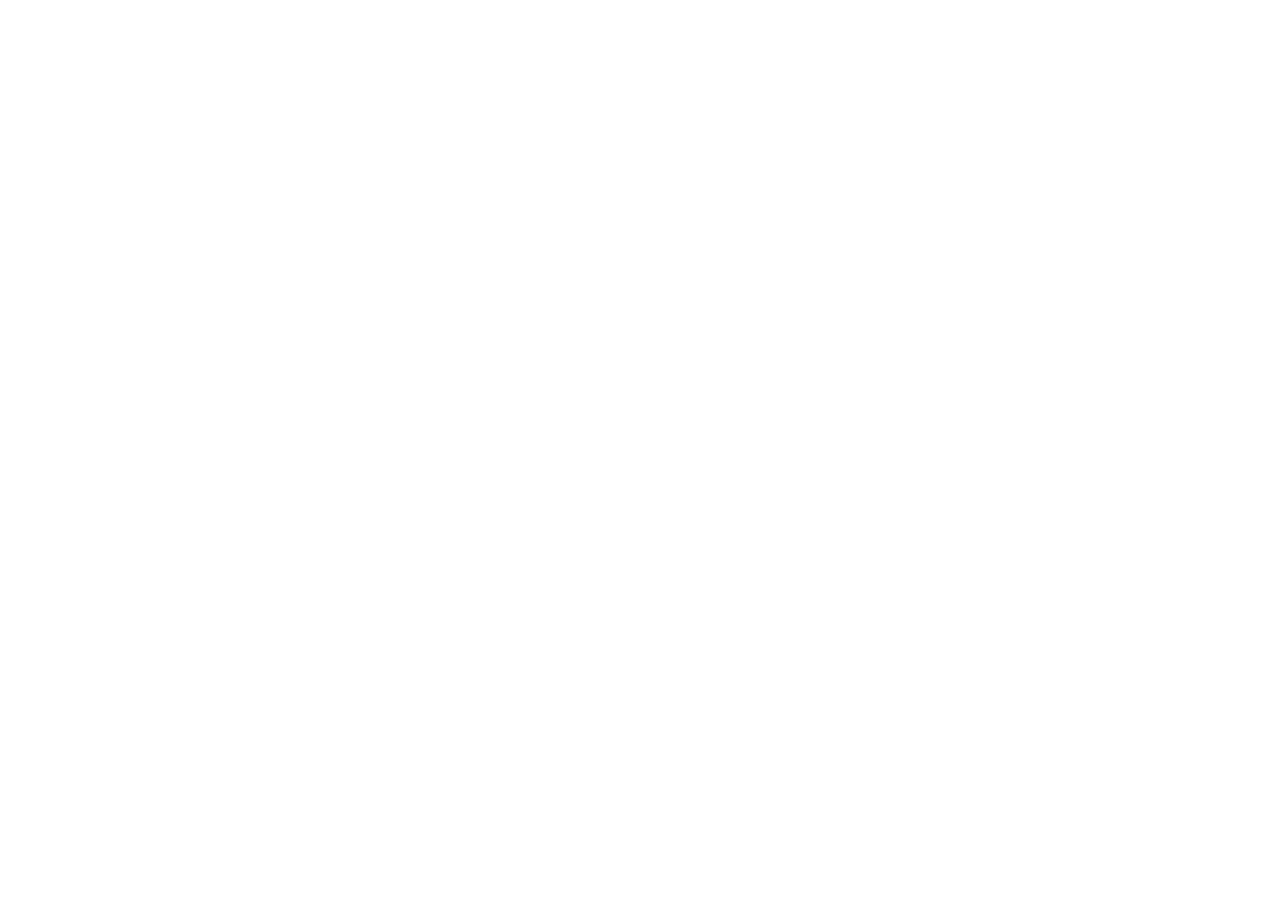
==== about.html @ 5ad98870 "Init : création du dépôt, arborescence des fichiers et structure HTML de base" ====
<!DOCTYPE html>
<html lang="en">
<head>
    <meta charset="UTF-8">
    <meta name="viewport" content="width=device-width, initial-scale=1.0">
    <title>AfriTalent - About</title>
    <!-- Bootstrap 5 CDN css -->
         <link href="https://cdn.jsdelivr.net/npm/bootstrap@5.3.0-alpha1/dist/css/bootstrap.min.css" rel="stylesheet">  
         <!-- lien vers le css -->
         <link rel="stylesheet" href="css/style.css">
</head>
<body>
    <!-- Bootstrap 5 CDN js -->
    <script src="https://cdn.jsdelivr.net/npm/bootstrap@5.3.0-alpha1/dist/js/bootstrap.bundle.min.js"></script>
    <script src="js/main.js"></script>
</body>
</html>
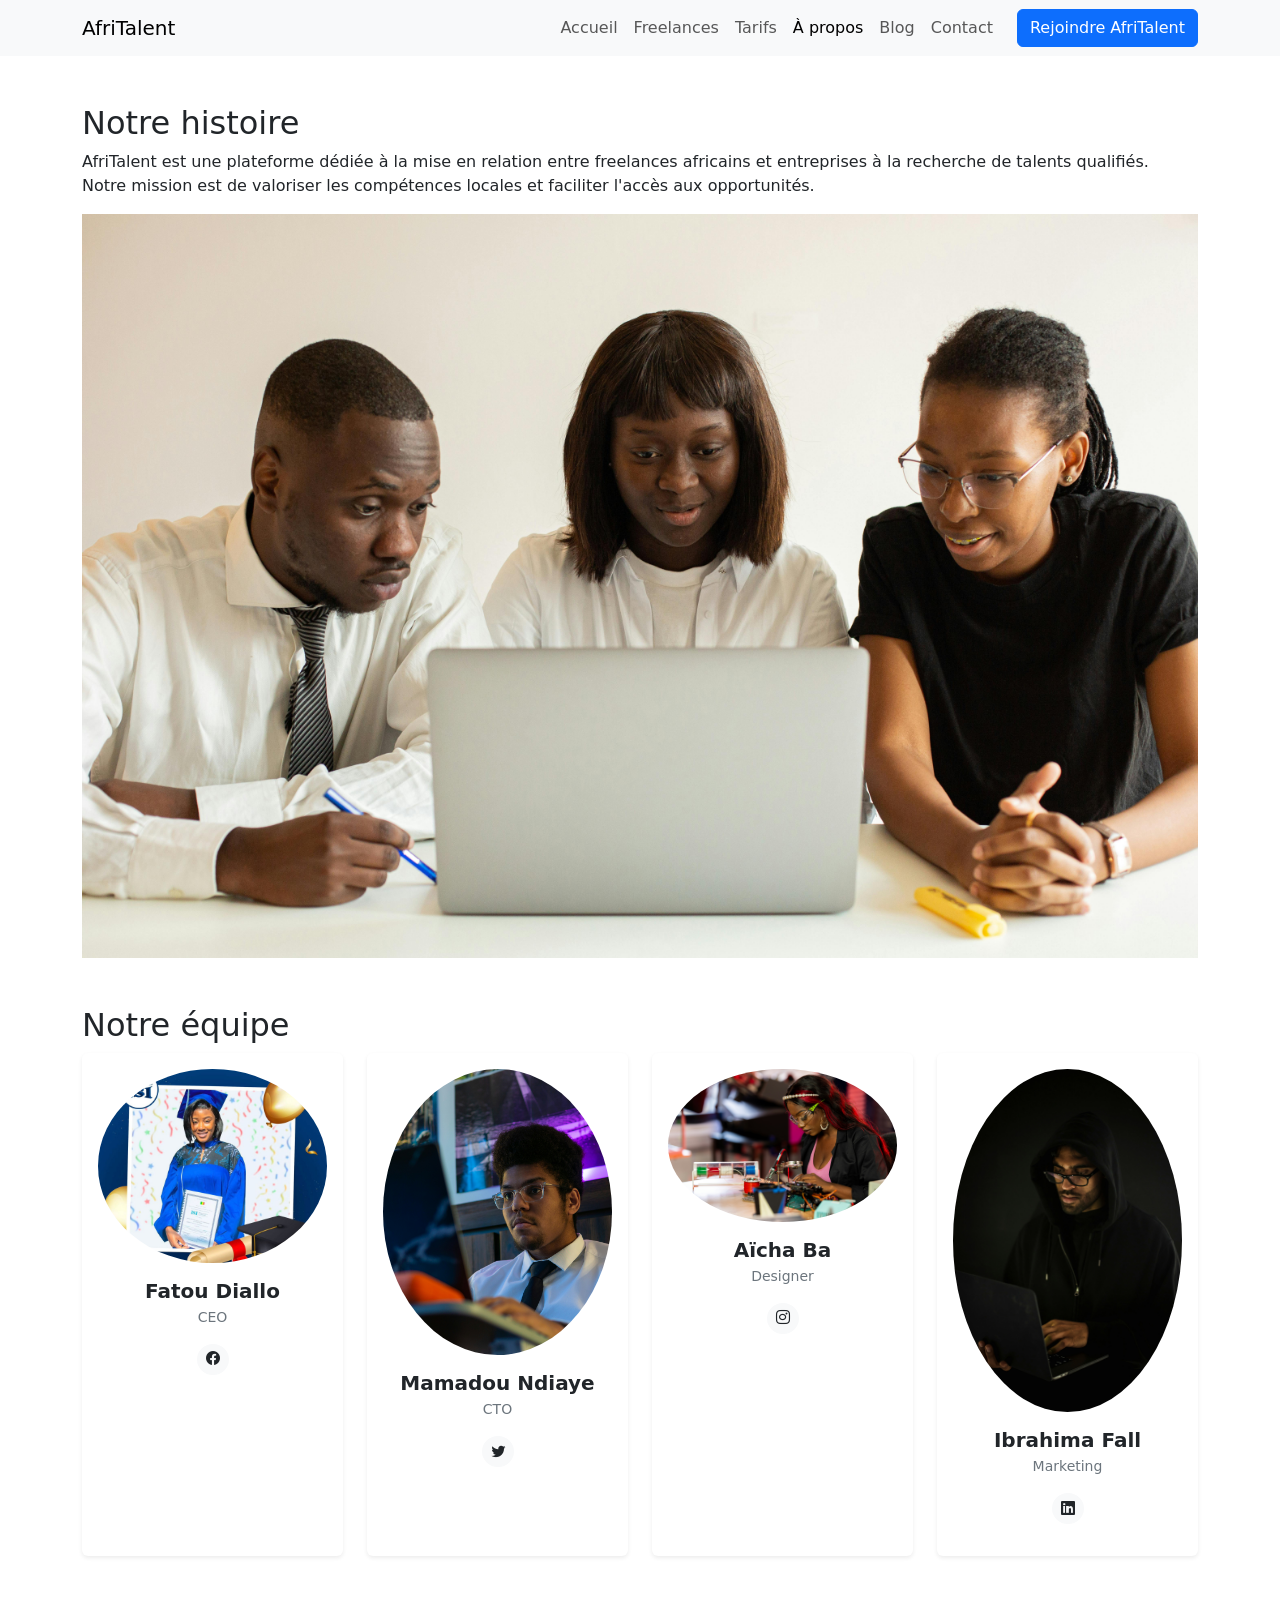
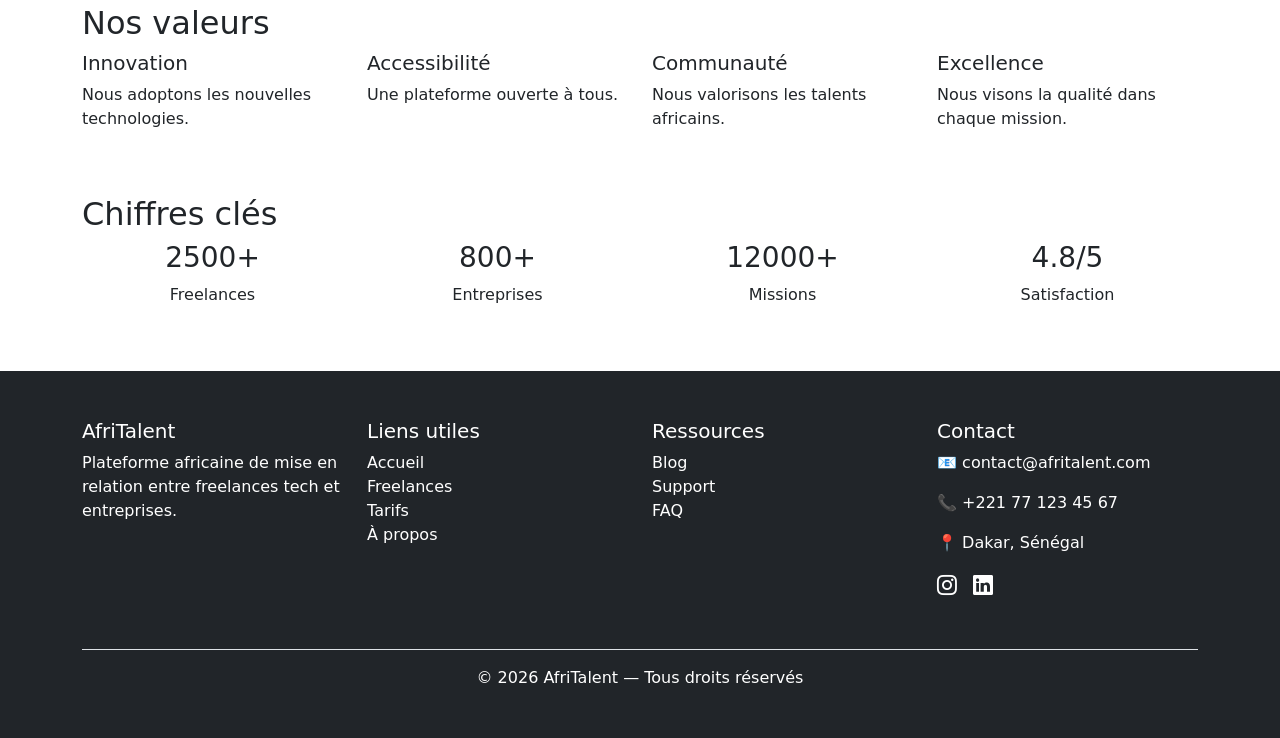
==== commit 44fd1a12: "HTML : structure complète des 5 pages avec sections et contenu texte" ====
--- a/about.html
+++ b/about.html
@@ -1,17 +1,524 @@
 <!DOCTYPE html>
-<html lang="en">
+<html lang="fr">
 <head>
     <meta charset="UTF-8">
     <meta name="viewport" content="width=device-width, initial-scale=1.0">
+
     <title>AfriTalent - About</title>
-    <!-- Bootstrap 5 CDN css -->
-         <link href="https://cdn.jsdelivr.net/npm/bootstrap@5.3.0-alpha1/dist/css/bootstrap.min.css" rel="stylesheet">  
-         <!-- lien vers le css -->
-         <link rel="stylesheet" href="css/style.css">
+
+    <!-- Bootstrap CSS -->
+    <link href="https://cdn.jsdelivr.net/npm/bootstrap@5.3.0-alpha1/dist/css/bootstrap.min.css"
+          rel="stylesheet">
+
+    <!-- CSS -->
+    <link rel="stylesheet" href="css/style.css">
+
+    <!-- Bootstrap Icons -->
+    <link rel="stylesheet"
+          href="https://cdn.jsdelivr.net/npm/bootstrap-icons@1.10.5/font/bootstrap-icons.css">
+
+    <!-- Google Fonts -->
+    <link rel="preconnect" href="https://fonts.googleapis.com">
+
+    <link rel="preconnect"
+          href="https://fonts.gstatic.com"
+          crossorigin>
+
+    <link href="https://fonts.googleapis.com/css2?family=Inter:wght@400;500;600&family=Poppins:wght@600;700;800&display=swap"
+          rel="stylesheet">
 </head>
+
 <body>
-    <!-- Bootstrap 5 CDN js -->
+
+    <!-- HEADER -->
+    <header>
+
+        <nav class="navbar navbar-expand-lg navbar-light bg-light">
+
+            <div class="container">
+
+                <a class="navbar-brand" href="index.html">
+                    <span class="logo">Afri</span>Talent
+                </a>
+
+                <button class="navbar-toggler"
+                        type="button"
+                        data-bs-toggle="collapse"
+                        data-bs-target="#navbarNav">
+
+                    <span class="navbar-toggler-icon"></span>
+
+                </button>
+
+                <div class="collapse navbar-collapse" id="navbarNav">
+
+                    <ul class="navbar-nav ms-auto">
+
+                        <li class="nav-item">
+                            <a class="nav-link" href="index.html">
+                                Accueil
+                            </a>
+                        </li>
+
+                        <li class="nav-item">
+                            <a class="nav-link" href="freelance.html">
+                                Freelances
+                            </a>
+                        </li>
+
+                        <li class="nav-item">
+                            <a class="nav-link" href="tarif.html">
+                                Tarifs
+                            </a>
+                        </li>
+
+                        <li class="nav-item">
+                            <a class="nav-link active" href="about.html">
+                                À propos
+                            </a>
+                        </li>
+
+                        <li class="nav-item">
+                            <a class="nav-link" href="index.html#Temoignages">
+                                Blog
+                            </a>
+                        </li>
+
+                        <li class="nav-item">
+                            <a class="nav-link" href="contact.html">
+                                Contact
+                            </a>
+                        </li>
+
+                    </ul>
+
+                    <a href="contact.html"
+                       class="btn btn-primary ms-3">
+
+                        Rejoindre AfriTalent
+
+                    </a>
+
+                </div>
+
+            </div>
+
+        </nav>
+
+    </header>
+
+    <!-- MAIN -->
+    <main class="container py-5">
+
+        <!-- NOTRE HISTOIRE -->
+        <section class="mb-5">
+
+            <h2>Notre histoire</h2>
+
+            <p>
+                AfriTalent est une plateforme dédiée à la mise en relation
+                entre freelances africains et entreprises à la recherche
+                de talents qualifiés.
+
+                Notre mission est de valoriser les compétences locales
+                et faciliter l'accès aux opportunités.
+            </p>
+
+            <img src="images/equipe.jpg"
+                 class="img-fluid"
+                 alt="Equipe AfriTalent">
+
+        </section>
+
+        <!-- EQUIPE -->
+        <section class="mb-5">
+
+            <h2>Notre équipe</h2>
+
+            <div class="row g-4">
+
+                <!-- CARD 1 -->
+                <div class="col-12 col-md-6 col-lg-3">
+
+                    <div class="card h-100 text-center border-0 shadow-sm p-3">
+
+                        <img src="images/Temoin 3.jpg"
+                             class="card-img-top rounded-circle mx-auto"
+                             alt="CEO AfriTalent">
+
+                        <div class="card-body">
+
+                            <h5 class="card-title fw-bold text-dark mb-1">
+                                Fatou Diallo
+                            </h5>
+
+                            <p class="card-text text-secondary small mb-3">
+                                CEO
+                            </p>
+
+                            <a href="https://www.facebook.com"
+                               class="btn btn-sm btn-light rounded-circle text-dark">
+
+                                <i class="bi bi-facebook"></i>
+
+                            </a>
+
+                        </div>
+
+                    </div>
+
+                </div>
+
+                <!-- CARD 2 -->
+                <div class="col-12 col-md-6 col-lg-3">
+
+                    <div class="card h-100 text-center border-0 shadow-sm p-3">
+
+                        <img src="images/linpaul.jpg"
+                             class="card-img-top rounded-circle mx-auto"
+                             alt="CTO AfriTalent">
+
+                        <div class="card-body">
+
+                            <h5 class="card-title fw-bold text-dark mb-1">
+                                Mamadou Ndiaye
+                            </h5>
+
+                            <p class="card-text text-secondary small mb-3">
+                                CTO
+                            </p>
+
+                            <a href="https://www.twitter.com"
+                               class="btn btn-sm btn-light rounded-circle text-dark">
+
+                                <i class="bi bi-twitter"></i>
+
+                            </a>
+
+                        </div>
+
+                    </div>
+
+                </div>
+
+                <!-- CARD 3 -->
+                <div class="col-12 col-md-6 col-lg-3">
+
+                    <div class="card h-100 text-center border-0 shadow-sm p-3">
+
+                        <img src="images/thisisengineering.jpg"
+                             class="card-img-top rounded-circle mx-auto"
+                             alt="Designer AfriTalent">
+
+                        <div class="card-body">
+
+                            <h5 class="card-title fw-bold text-dark mb-1">
+                                Aïcha Ba
+                            </h5>
+
+                            <p class="card-text text-secondary small mb-3">
+                                Designer
+                            </p>
+
+                            <a href="https://www.instagram.com"
+                               class="btn btn-sm btn-light rounded-circle text-dark">
+
+                                <i class="bi bi-instagram"></i>
+
+                            </a>
+
+                        </div>
+
+                    </div>
+
+                </div>
+
+                <!-- CARD 4 -->
+                <div class="col-12 col-md-6 col-lg-3">
+
+                    <div class="card h-100 text-center border-0 shadow-sm p-3">
+
+                        <img src="images/reseau.jpg"
+                             class="card-img-top rounded-circle mx-auto"
+                             alt="Marketing AfriTalent">
+
+                        <div class="card-body">
+
+                            <h5 class="card-title fw-bold text-dark mb-1">
+                                Ibrahima Fall
+                            </h5>
+
+                            <p class="card-text text-secondary small mb-3">
+                                Marketing
+                            </p>
+
+                            <a href="https://www.linkedin.com"
+                               class="btn btn-sm btn-light rounded-circle text-dark">
+
+                                <i class="bi bi-linkedin"></i>
+
+                            </a>
+
+                        </div>
+
+                    </div>
+
+                </div>
+
+            </div>
+
+        </section>
+
+        <!-- VALEURS -->
+        <section class="mb-5">
+
+            <h2>Nos valeurs</h2>
+
+            <div class="row">
+
+                <div class="col-md-3">
+
+                    <h5>Innovation</h5>
+
+                    <p>
+                        Nous adoptons les nouvelles technologies.
+                    </p>
+
+                </div>
+
+                <div class="col-md-3">
+
+                    <h5>Accessibilité</h5>
+
+                    <p>
+                        Une plateforme ouverte à tous.
+                    </p>
+
+                </div>
+
+                <div class="col-md-3">
+
+                    <h5>Communauté</h5>
+
+                    <p>
+                        Nous valorisons les talents africains.
+                    </p>
+
+                </div>
+
+                <div class="col-md-3">
+
+                    <h5>Excellence</h5>
+
+                    <p>
+                        Nous visons la qualité dans chaque mission.
+                    </p>
+
+                </div>
+
+            </div>
+
+        </section>
+
+        <!-- CHIFFRES -->
+        <section>
+
+            <h2>Chiffres clés</h2>
+
+            <div class="row text-center">
+
+                <div class="col-md-3">
+
+                    <h3>2500+</h3>
+
+                    <p>Freelances</p>
+
+                </div>
+
+                <div class="col-md-3">
+
+                    <h3>800+</h3>
+
+                    <p>Entreprises</p>
+
+                </div>
+
+                <div class="col-md-3">
+
+                    <h3>12000+</h3>
+
+                    <p>Missions</p>
+
+                </div>
+
+                <div class="col-md-3">
+
+                    <h3>4.8/5</h3>
+
+                    <p>Satisfaction</p>
+
+                </div>
+
+            </div>
+
+        </section>
+
+    </main>
+
+    <!-- FOOTER -->
+    <footer class="bg-dark text-white py-5">
+
+        <div class="container">
+
+            <div class="row gy-4">
+
+                <!-- COLONNE 1 -->
+                <div class="col-md-6 col-lg-3">
+
+                    <h3 class="h5">AfriTalent</h3>
+
+                    <p>
+                        Plateforme africaine de mise en relation
+                        entre freelances tech et entreprises.
+                    </p>
+
+                </div>
+
+                <!-- COLONNE 2 -->
+                <div class="col-md-6 col-lg-3">
+
+                    <h3 class="h5">Liens utiles</h3>
+
+                    <ul class="list-unstyled">
+
+                        <li>
+                            <a href="index.html"
+                               class="text-white text-decoration-none">
+
+                                Accueil
+
+                            </a>
+                        </li>
+
+                        <li>
+                            <a href="freelance.html"
+                               class="text-white text-decoration-none">
+
+                                Freelances
+
+                            </a>
+                        </li>
+
+                        <li>
+                            <a href="tarif.html"
+                               class="text-white text-decoration-none">
+
+                                Tarifs
+
+                            </a>
+                        </li>
+
+                        <li>
+                            <a href="about.html"
+                               class="text-white text-decoration-none">
+
+                                À propos
+
+                            </a>
+                        </li>
+
+                    </ul>
+
+                </div>
+
+                <!-- COLONNE 3 -->
+                <div class="col-md-6 col-lg-3">
+
+                    <h3 class="h5">Ressources</h3>
+
+                    <ul class="list-unstyled">
+
+                        <li>
+                            <a href="about.html"
+                               class="text-white text-decoration-none">
+
+                                Blog
+
+                            </a>
+                        </li>
+
+                        <li>
+                            <a href="contact.html"
+                               class="text-white text-decoration-none">
+
+                                Support
+
+                            </a>
+                        </li>
+
+                        <li>
+                            <a href="tarif.html#faq"
+                               class="text-white text-decoration-none">
+
+                                FAQ
+
+                            </a>
+                        </li>
+
+                    </ul>
+
+                </div>
+
+                <!-- COLONNE 4 -->
+                <div class="col-md-6 col-lg-3">
+
+                    <h3 class="h5">Contact</h3>
+
+                    <p>📧 contact@afritalent.com</p>
+                    <p>📞 +221 77 123 45 67</p>
+                    <p>📍 Dakar, Sénégal</p>
+
+                    <!-- Réseaux sociaux -->
+                    <div class="d-flex gap-3 mt-3">
+
+                        <a href="https://www.instagram.com"
+                           class="text-white fs-5">
+
+                            <i class="bi bi-instagram"></i>
+
+                        </a>
+
+                        <a href="https://www.linkedin.com"
+                           class="text-white fs-5">
+
+                            <i class="bi bi-linkedin"></i>
+
+                        </a>
+
+                    </div>
+
+                </div>
+
+            </div>
+
+            <!-- COPYRIGHT -->
+            <div class="text-center border-top mt-5 pt-3">
+
+                <p class="mb-0">
+                    © 2026 AfriTalent — Tous droits réservés
+                </p>
+
+            </div>
+
+        </div>
+
+    </footer>
+
+    <!-- Bootstrap JS -->
     <script src="https://cdn.jsdelivr.net/npm/bootstrap@5.3.0-alpha1/dist/js/bootstrap.bundle.min.js"></script>
+
+    <!-- JS -->
     <script src="js/main.js"></script>
+
 </body>
 </html>
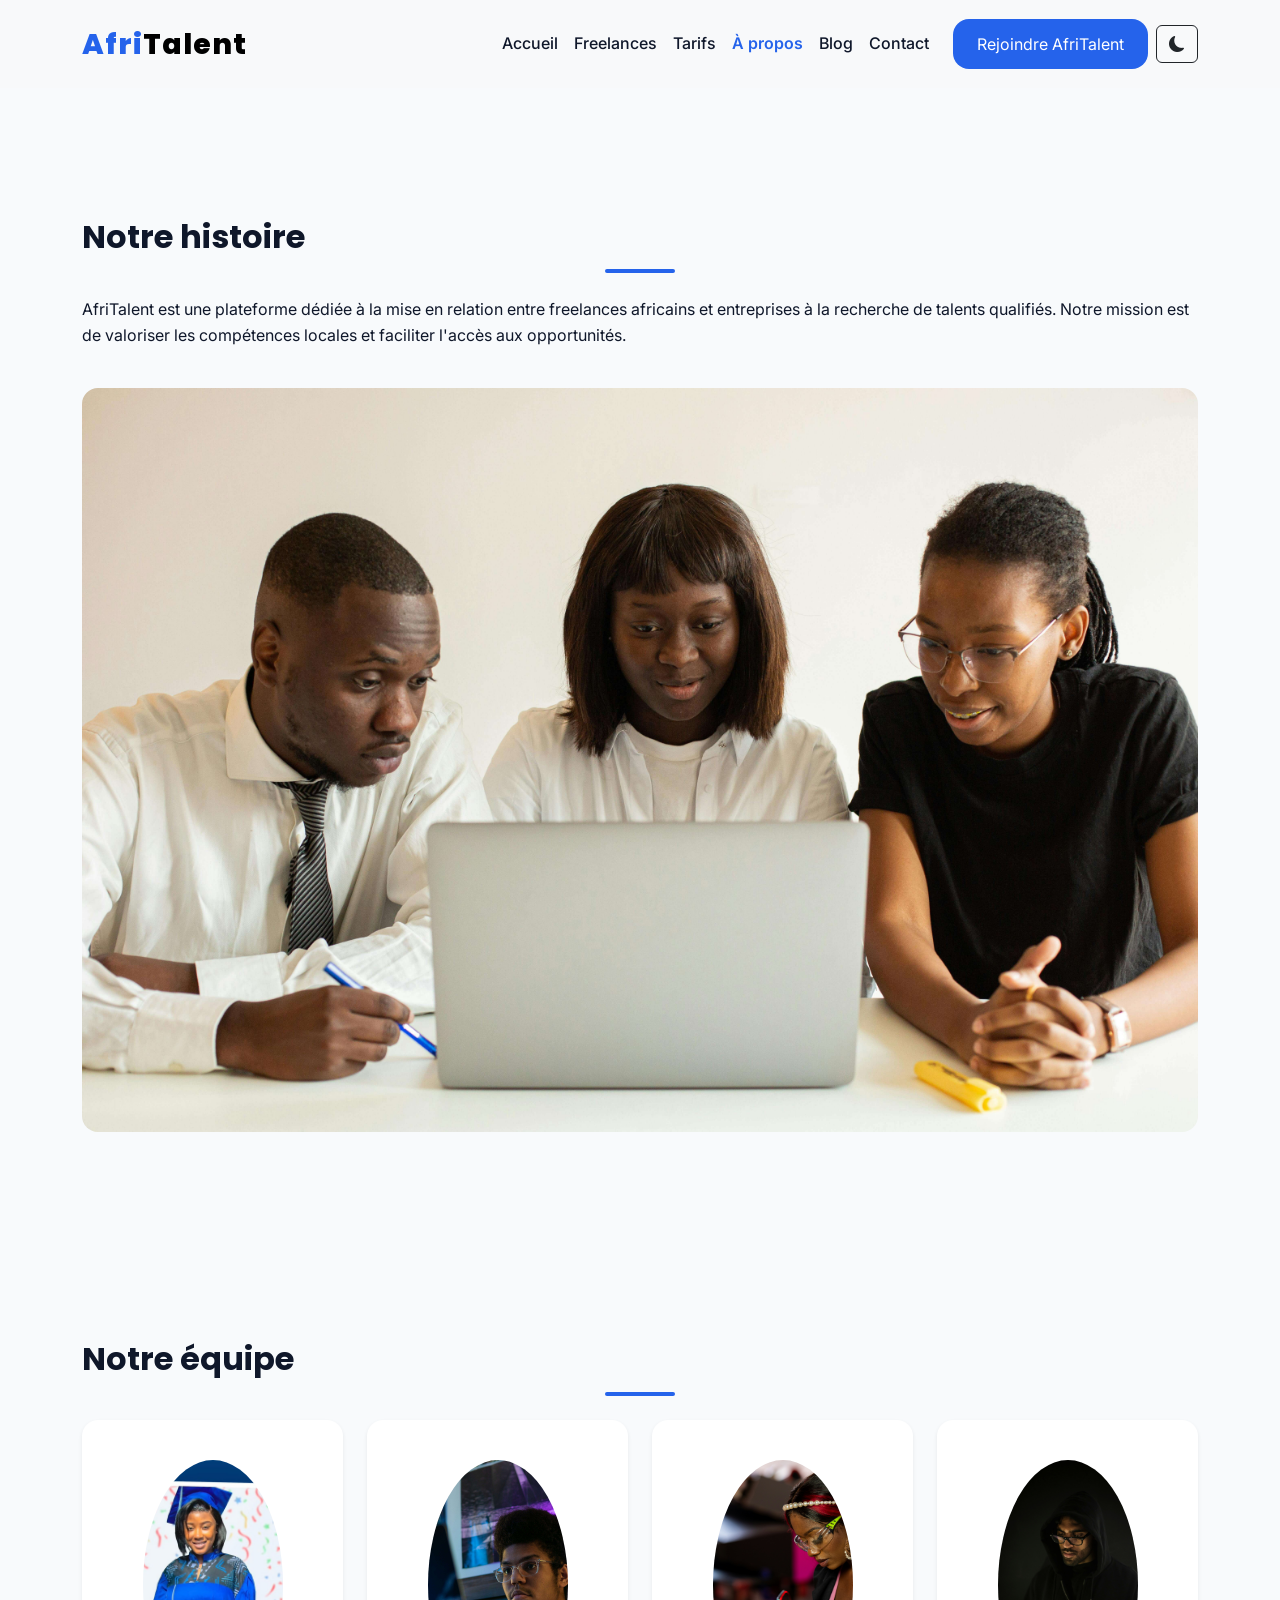
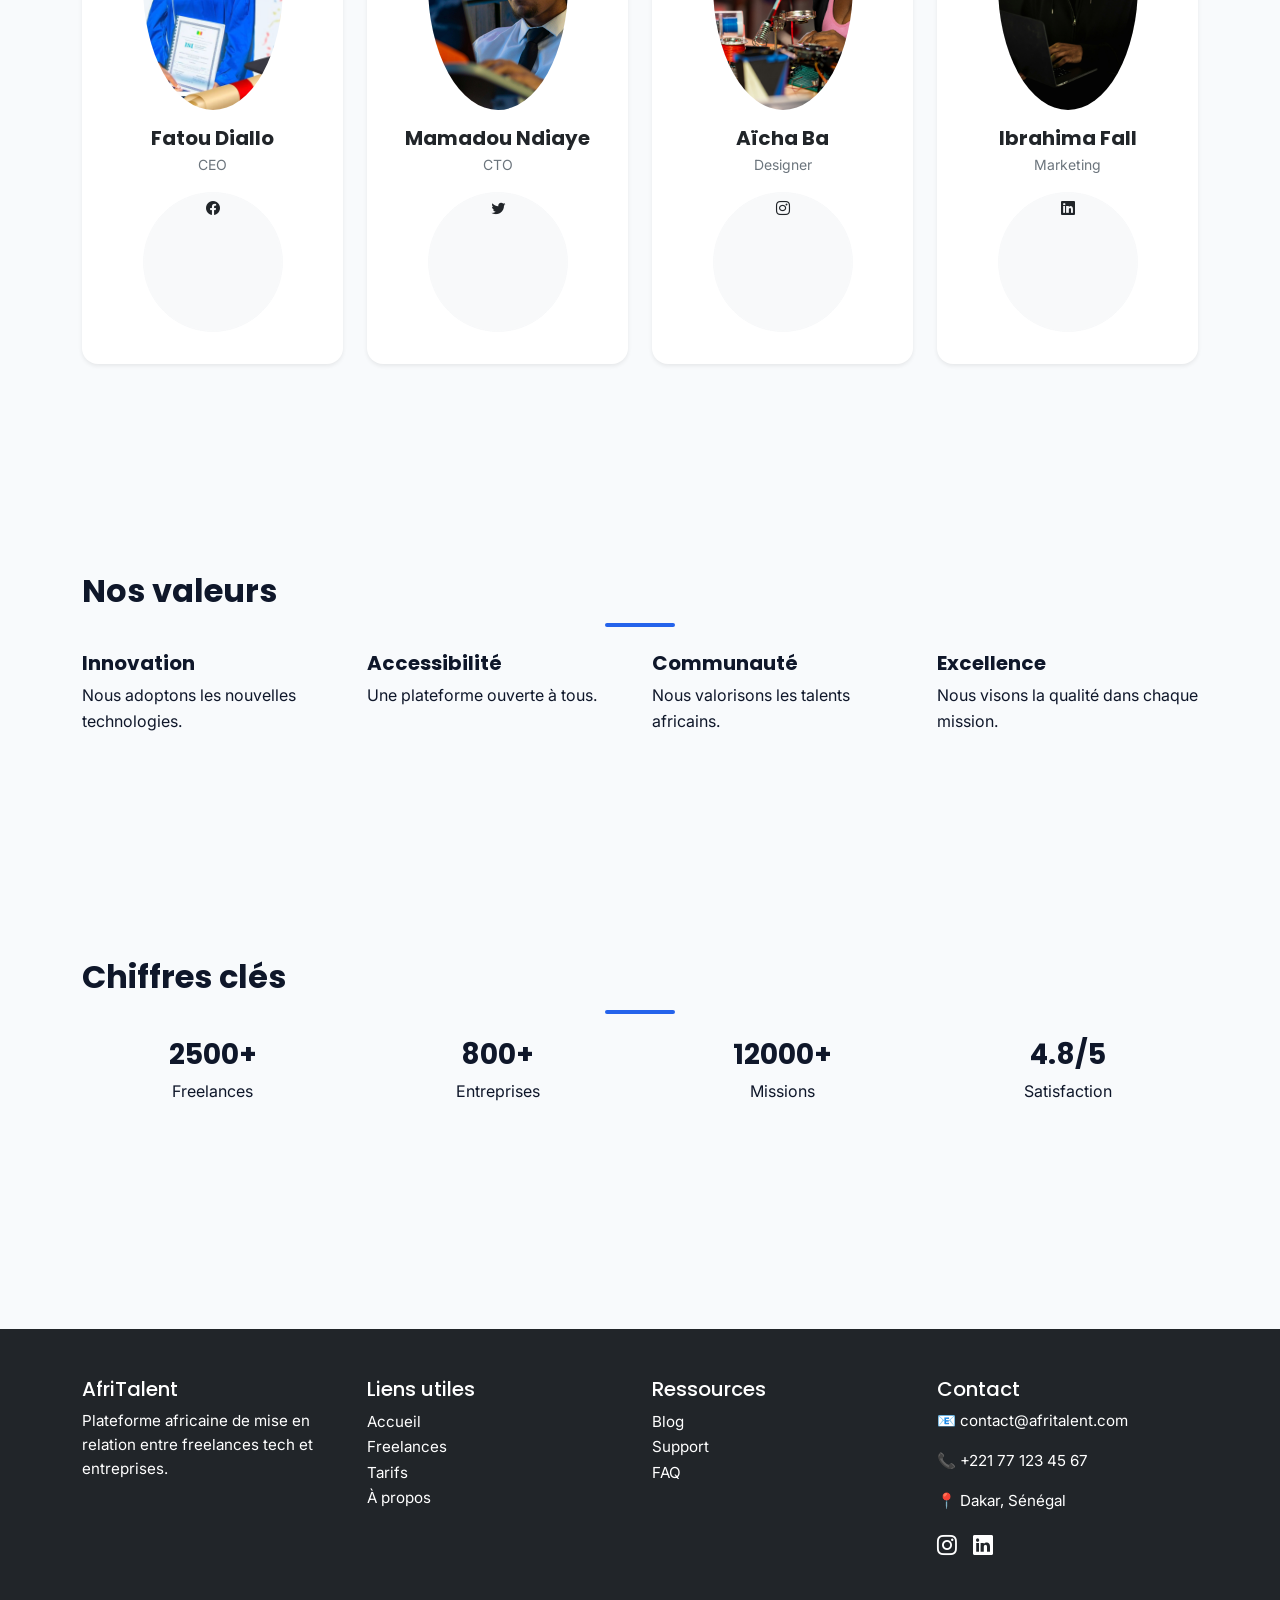
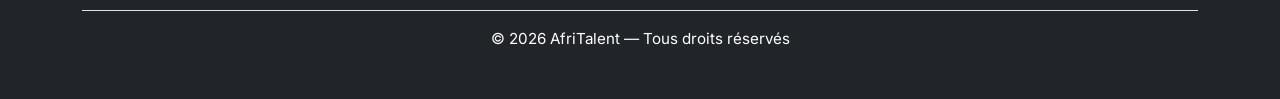
==== commit ff6d83bb: "JS : dark mode avec localStorage, navbar dynamique au scroll" ====
--- a/about.html
+++ b/about.html
@@ -99,6 +99,11 @@
 
                     </a>
 
+                    <button id="theme-toggle"
+                            class="btn btn-outline-dark ms-2">
+                        <i class="bi bi-moon-fill"></i>
+                    </button>
+
                 </div>
 
             </div>
@@ -513,7 +518,10 @@
         </div>
 
     </footer>
-
+    <button
+          id="backToTop" aria-label="Retour en haut">
+            <i class="bi bi-arrow-up"></i>
+         </button>
     <!-- Bootstrap JS -->
     <script src="https://cdn.jsdelivr.net/npm/bootstrap@5.3.0-alpha1/dist/js/bootstrap.bundle.min.js"></script>
 
--- a/css/style.css
+++ b/css/style.css
@@ -0,0 +1,449 @@
+
+
+/* variables */
+:root {
+    --primary-color: #2563eb;
+    --secondary-color: #0f172a;
+    --accent-color: #38bdf8;
+    --light-color: #f8fafc;
+    --dark-color: #020617;
+
+    --title-font: 'Poppins', sans-serif;
+    --body-font: 'Inter', sans-serif;
+
+    --border-radius: 16px;
+    --transition: 0.3s ease;
+}
+/* reset */
+* {
+    margin: 0;
+    padding: 0;
+    box-sizing: border-box;
+}
+/* body */
+body {
+    font-family: var(--body-font);
+    background-color: var(--light-color);
+    color: var(--secondary-color);
+    line-height: 1.6;
+}
+/* Titres */
+h1,
+h2,
+h3,
+h4,
+h5 {
+    font-family: var(--title-font);
+    font-weight: 700;
+}
+/* navbar */
+.navbar {
+    padding: 1rem 0;
+}
+
+.navbar-brand {
+    font-size: 1.8rem;
+    font-weight: 800;
+    font-family: var(--title-font);
+    letter-spacing: 1px;
+}
+
+
+.nav-link {
+    font-weight: 500;
+}
+/* hero section */
+.hero {
+    padding: 6rem 0;
+   box-shadow: 0 15px 40px rgba(0,0,0,0.15);
+}
+
+.hero h1 {
+    font-size: 3.5rem;
+    max-width: 700px;
+    margin: auto;
+    text-shadow: 0 4px 12px rgba(0, 0, 0, 0.3);
+}
+
+.hero h1 {
+    font-size: 3rem;
+    margin-bottom: 1rem;
+}
+
+.hero p {
+    font-size: 1.1rem;
+    margin-bottom: 2rem;
+}
+.hero p {
+    max-width: 600px;
+    margin: 1rem auto 2rem;
+}
+.hero .btn {
+    margin: 0.5rem;
+}
+/*btn*/
+.btn-primary {
+    background-color: var(--primary-color);
+    border: none;
+    padding: 0.8rem 1.5rem;
+    border-radius: var(--border-radius);
+}
+
+
+.btn-primary:hover {
+    background-color: #1d4ed8;
+}
+/* section */
+/* image histoire */
+section img {
+    border-radius: var(--border-radius);
+    margin-top: 1.5rem;
+}
+/* footer */
+footer a {
+    transition: var(--transition);
+}
+
+footer a:hover {
+    opacity: 0.7;
+}
+/* images */
+.card img {
+    height: 250px;
+    object-fit: cover;
+}
+/* cartes */
+.card {
+    border: none;
+    border-radius: var(--border-radius);
+    transition: var(--transition);
+    overflow: hidden;
+}
+.card:hover {
+    transform: translateY(-8px);
+    box-shadow: 0 12px 30px rgba(15,23,42,0,0.12);
+}
+/* liens navbar */
+.nav-link {
+    color: var(--secondary-color);
+    transition: var(--transition);
+}
+
+.nav-link:hover {
+    color: var(--primary-color);
+}
+
+/* lien actif */
+.nav-link.active {
+    color: var(--primary-color) !important;
+    font-weight: 600;
+}
+
+/* logo */
+.logo {
+    color: var(--primary-color);
+}
+
+/* boutons */
+.btn {
+    transition: var(--transition);
+}
+
+.btn:hover {
+    transform: translateY(-2px);
+}
+.btn-primary:hover {
+    background-color: #1d4ed8;
+    box-shadow: 0 8px 20px rgba(37, 99, 235, 0.3);
+
+}
+/* images rondes équipe */
+.rounded-circle {
+    width: 140px;
+    height: 140px;
+    object-fit: cover;
+}
+
+/* sections */
+section {
+    padding: 5rem 0;
+    margin-bottom: 5rem;
+}
+
+/* footer */
+footer {
+    background-color: var(--dark-color);
+}
+
+footer p,
+footer a {
+    font-size: 0.95rem;
+}
+
+/* titres */
+h2 {
+    margin-bottom: 1.5rem;
+}
+
+/*commit4*/
+.hero {
+    background-image:
+        linear-gradient(
+            rgba(15, 23, 42, 0.7),
+            rgba(15, 23, 42, 0.7)
+        ),
+        url("../images/Afrik.jpg");
+
+    background-size: cover;
+    background-position: center;
+    background-repeat: no-repeat;
+
+    padding: 6rem 0;
+    min-height: 70vh;
+
+    color: white;
+    border-radius: var(--border-radius);
+
+    overflow: hidden;
+}
+.category-card {
+    background-color: white;
+    padding: 2rem;
+    border-radius: var(--border-radius);
+    transition: var(--transition);
+}
+.category-card:hover {
+    transform: translateY(-8px);
+    box-shadow: 0 10px 25px rgba(0,0,0,0.1);
+}
+.steps-grid {
+    display: grid;
+    grid-template-columns: repeat(3, 1fr);
+    gap: 2rem;
+}
+@media (max-width: 576px) {
+  .steps-grid {
+    grid-template-columns: 1fr;
+    gap: 1rem;
+  }
+}
+.steps-grid article {
+    background-color: white;
+    padding: 2rem;
+    border-radius: var(--border-radius);
+    text-align: center;
+}
+/* hover cartes */
+.card:hover {
+    transform: translateY(-8px);
+    transition: var(--transition);
+}
+/* catégories */
+.category-card:hover {
+    background-color: white;
+}
+/* hero image */
+.hero img {
+    box-shadow: 0 10px 30px rgba(0,0,0,0.2);
+}
+.carousel-item {
+    padding: 2rem 4rem;
+}
+
+.carousel-item p {
+    font-size: 1.1rem;
+    font-style: italic;
+}
+
+h2::after {
+    content: "";
+    display: block;
+    width: 70px;
+    height: 4px;
+    background-color: var(--primary-color);
+    margin: 0.8rem auto 0;
+    border-radius: 999px;
+}
+
+/* responsive tablette */
+@media (min-width: 577px) and (max-width: 768px) {
+    .hero {
+        text-align: center;
+        padding: 4rem 1.5rem;
+    }
+    .hero .row {
+        flex-direction: column-reverse;
+    }
+
+    .hero h1 {
+        font-size: 2rem;
+        line-height: 1.3;
+        margin-bottom: 1.5rem;
+    }
+
+  .hero img {
+    width: 75%;
+    max-width: 240px;
+    height: auto;
+    margin: 2rem auto 2rem;
+    display: block;
+    border-radius: 12px;
+}
+
+    .hero .btn {
+        margin-bottom: 1rem;
+        display: inline-block;
+    }
+
+    section {
+        padding: 3rem 0;
+        margin-bottom: 3rem;
+    }
+}
+
+
+/* responsive mobile */
+@media (max-width: 576px) {
+    /* évite le scroll horizontal */
+html,
+body {
+    overflow-x: hidden;
+}
+    .hero h1 {
+        font-size: 1.6rem;
+        line-height: 1.2;
+    }
+
+    .hero p {
+        font-size: 1rem;
+        line-height: 1.5;
+    }
+
+    .navbar-brand {
+        font-size: 1.3rem;
+    }
+
+    .btn-primary {
+        width: auto;
+        margin-bottom: 1rem;
+        min-width: 220px;
+        max-width: 100%;
+    }
+
+    .card img {
+        height: 180px;
+        object-fit: cover;
+    }
+
+    .rounded-circle {
+        width: 90px;
+        height: 90px;
+    }
+}
+
+
+.btn-outline-light {
+    background-color: rgba(255, 255, 255, 0.15);
+    border: 1px solid white;
+    color: white;
+}
+
+.btn-outline-light:hover {
+    background-color: white;
+    color: var(--secondary-color);
+} 
+/* DARK MODE */
+.dark-mode {
+  background-color: #121212;
+  color: white;
+}
+
+.dark-mode .navbar {
+  background-color: #1a1a1a;
+}
+/* navbar */
+/* Navbar fixe */
+.navbar {
+    position: fixed;
+    top: 0;
+    left: 0;
+    width: 100%;
+    z-index: 1000;
+    background-color: white;
+    padding: 1rem 0;
+    transition: all 0.3s ease;
+}
+
+/* évite que le hero passe sous la navbar */
+body {
+    padding-top: 90px;
+}
+
+
+/* navbar au scroll */
+.navbar.scrolled {
+    background-color: rgba(255,255,255,0.98);
+    box-shadow: 0 6px 24px rgba(0, 0, 0, 0.20);
+    transition: all 0.3s ease;
+}
+/* BACK TO TOP */
+#backToTop {
+  position: fixed;
+  right: 20px;
+  bottom: 20px;
+  z-index: 999;
+
+  opacity: 0;
+  visibility: hidden;
+  transition: 0.3s ease;
+}
+
+#backToTop.show {
+  opacity: 1;
+  visibility: visible;
+}
+
+  /* Dark mode - cartes */
+.dark-mode .card,
+.dark-mode .category-card {
+    background-color: #1e293b;
+    color: white;
+}
+
+.dark-mode .card h3,
+.dark-mode .card h4,
+.dark-mode .card h5,
+.dark-mode .category-card h3,
+.dark-mode .category-card h4,
+.dark-mode .category-card h5,
+.dark-mode .card p,
+.dark-mode .category-card p {
+    color: white;
+}
+.dark-mode .category-card i {
+    color: var(--accent-color);
+}
+/* DARK MODE — correction texte cartes équipe + étapes */
+body.dark-mode .text-dark,
+body.dark-mode .text-muted,
+body.dark-mode .card-title,
+body.dark-mode .card-text,
+body.dark-mode .team-card h4,
+body.dark-mode .team-card p,
+body.dark-mode .steps-grid h3,
+body.dark-mode .steps-grid p {
+    color: white !important;
+}
+/* DARK MODE — section Comment ça marche */
+body.dark-mode .steps-grid article {
+    background-color: #1e293b;
+}
+body.dark-mode .badge.bg-light {
+    background-color: #ffffff !important;
+    color: #0f172a !important;
+}
+
+body.dark-mode .steps-grid article h3,
+body.dark-mode .steps-grid article p {
+    color: white !important;
+}
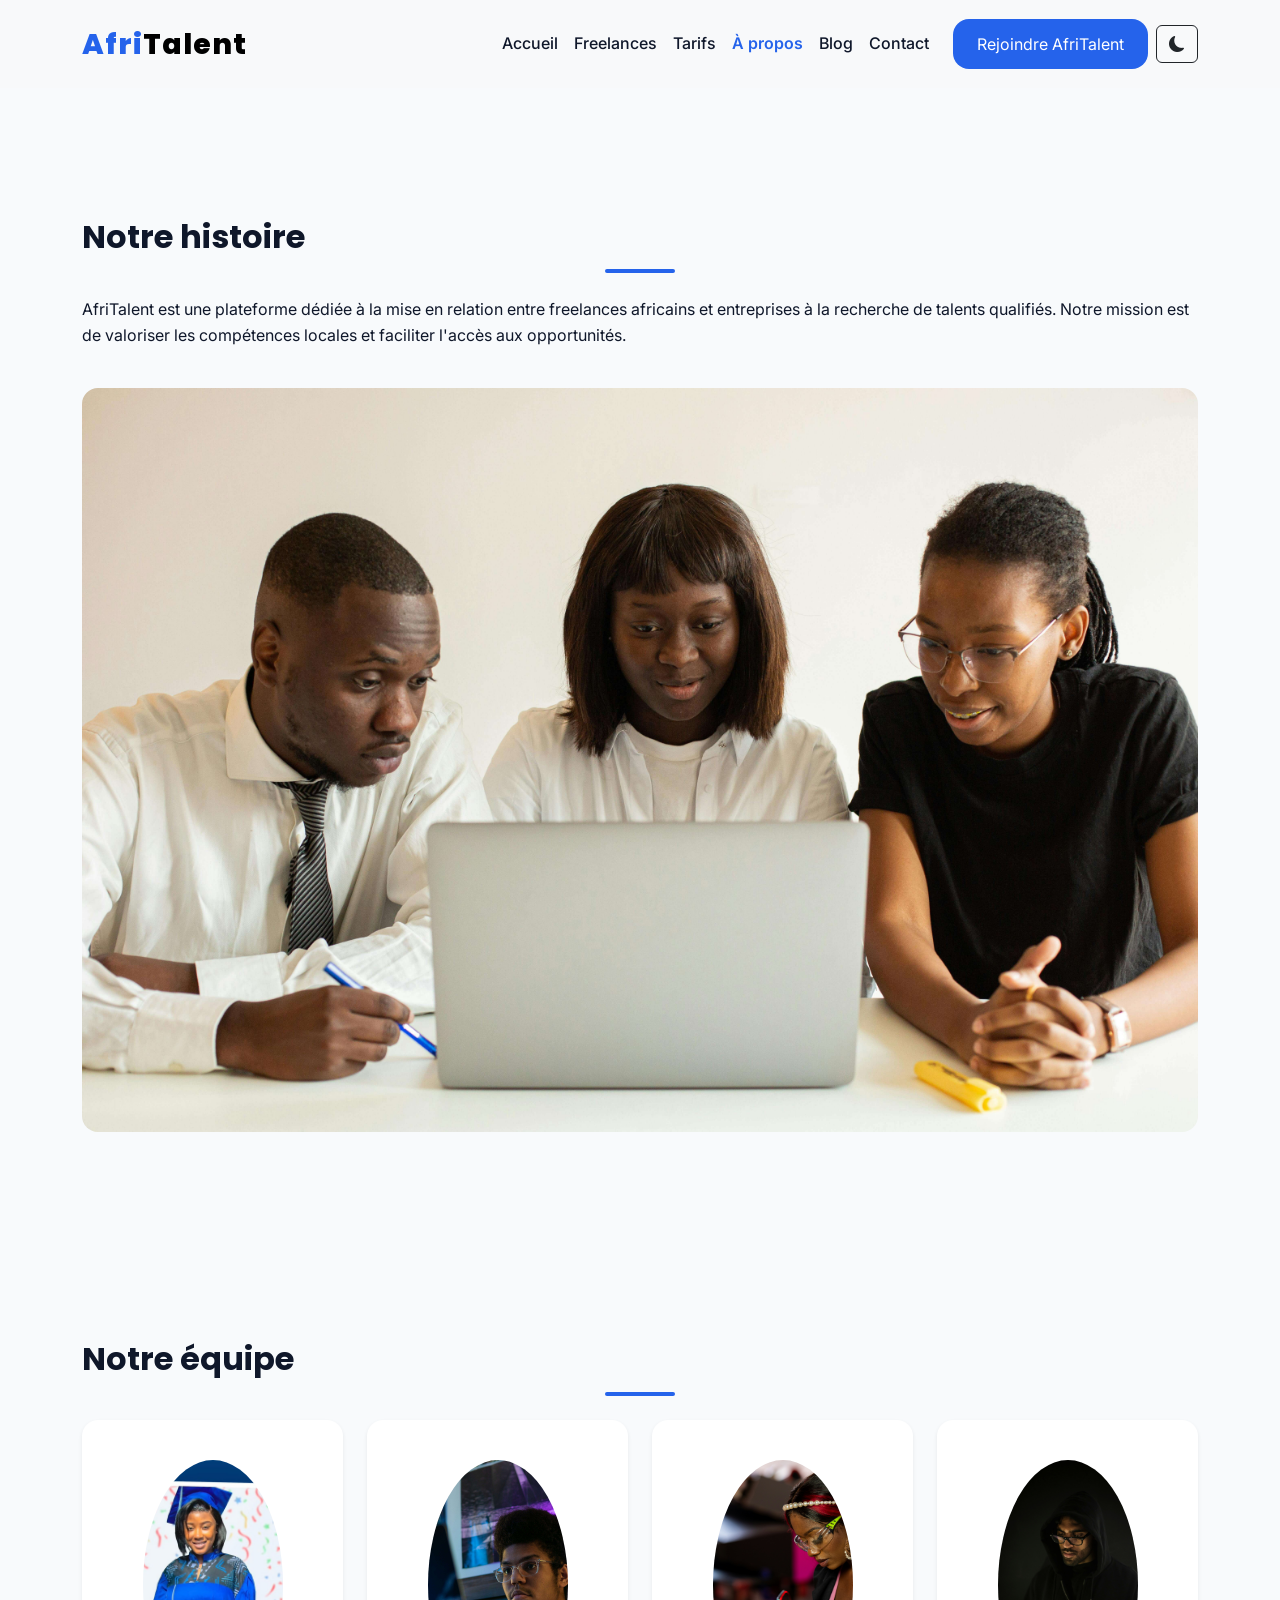
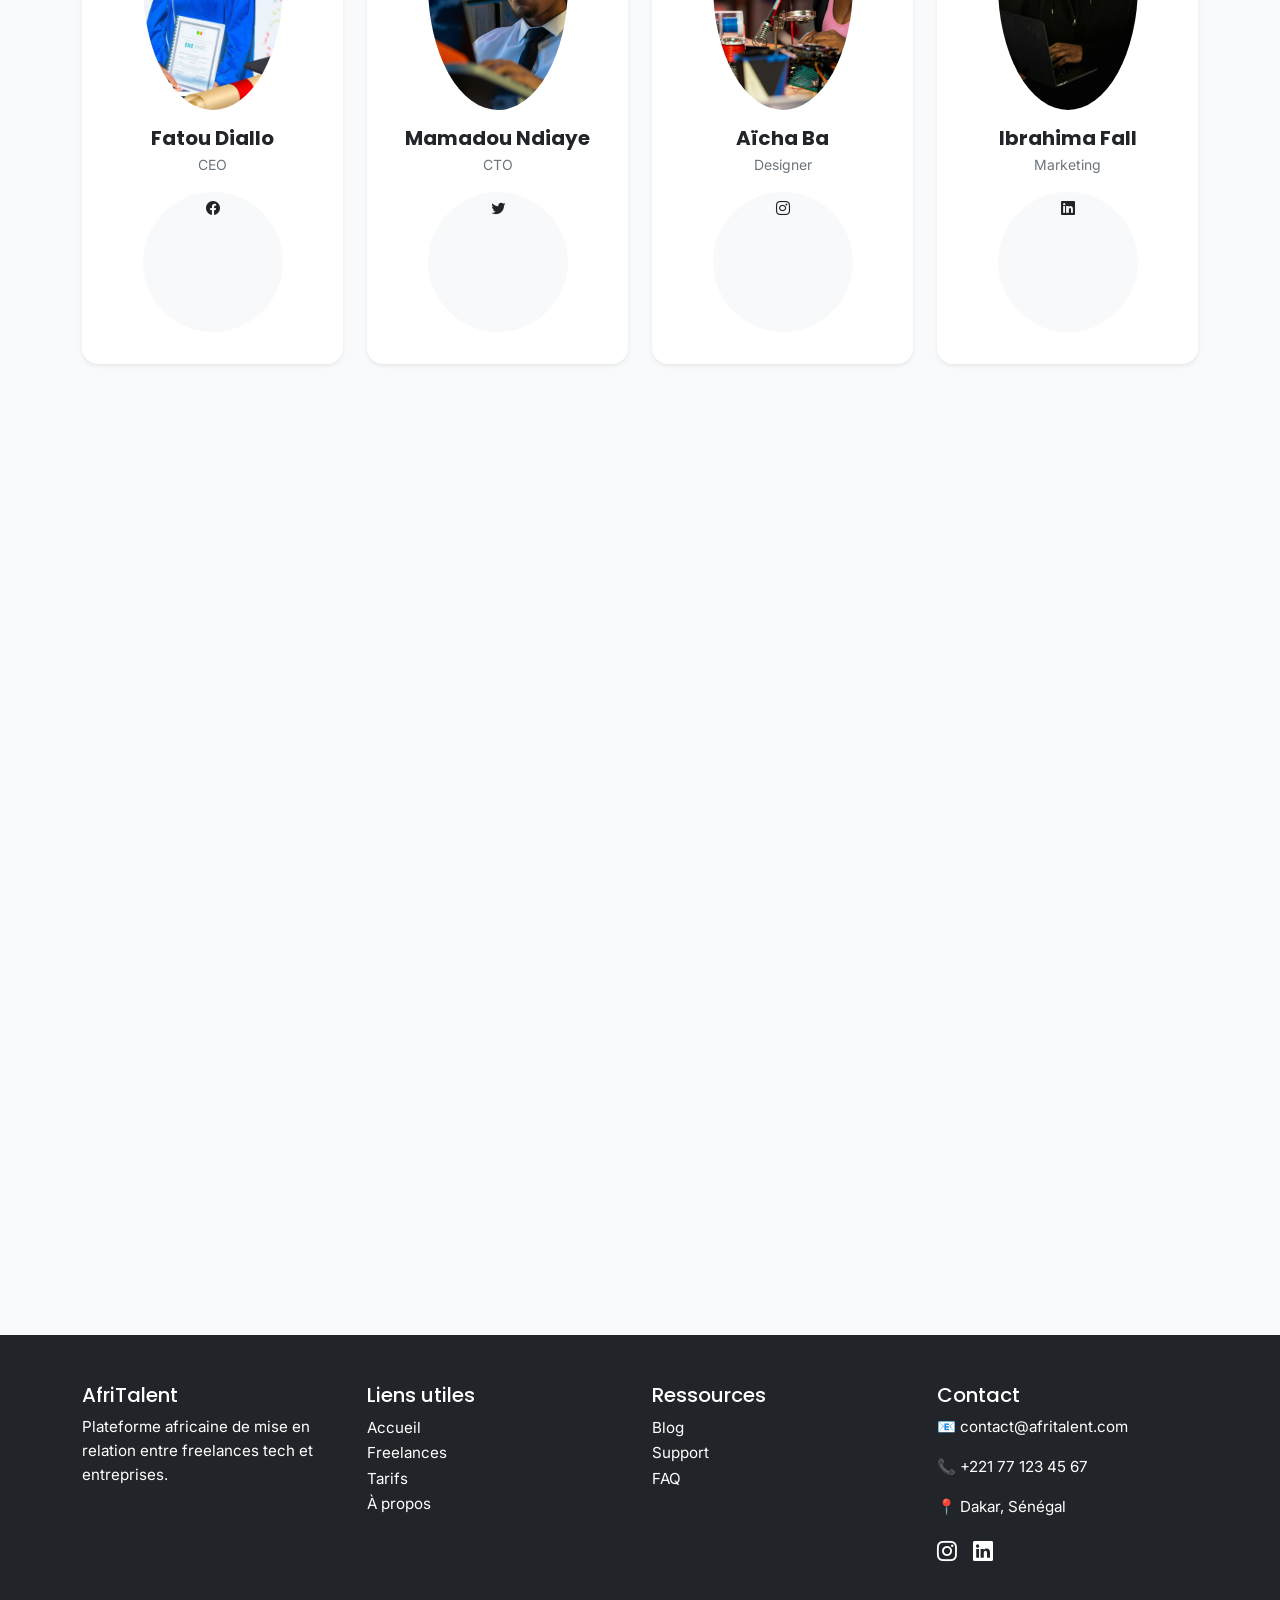
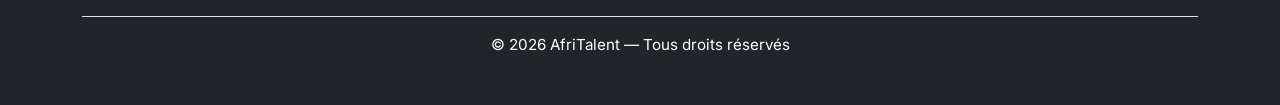
==== commit 6ea822f4: "JS : compteurs animés au scroll et animations fade-in des sections" ====
--- a/about.html
+++ b/about.html
@@ -116,7 +116,7 @@
     <main class="container py-5">
 
         <!-- NOTRE HISTOIRE -->
-        <section class="mb-5">
+        <section class="fade-section mb-5">
 
             <h2>Notre histoire</h2>
 
@@ -136,7 +136,7 @@
         </section>
 
         <!-- EQUIPE -->
-        <section class="mb-5">
+        <section class="fade-section mb-5">
 
             <h2>Notre équipe</h2>
 
@@ -275,7 +275,7 @@
         </section>
 
         <!-- VALEURS -->
-        <section class="mb-5">
+        <section class="fade-section mb-5">
 
             <h2>Nos valeurs</h2>
 
@@ -326,7 +326,7 @@
         </section>
 
         <!-- CHIFFRES -->
-        <section>
+        <section class="fade-section">
 
             <h2>Chiffres clés</h2>
 
@@ -334,7 +334,9 @@
 
                 <div class="col-md-3">
 
-                    <h3>2500+</h3>
+                    <h3>
+                        <span class="counter" data-target="2500">0</span>+
+                    </h3>
 
                     <p>Freelances</p>
 
@@ -342,7 +344,9 @@
 
                 <div class="col-md-3">
 
-                    <h3>800+</h3>
+                    <h3>
+                        <span class="counter" data-target="800">0</span>+
+                    </h3>
 
                     <p>Entreprises</p>
 
@@ -350,7 +354,9 @@
 
                 <div class="col-md-3">
 
-                    <h3>12000+</h3>
+                    <h3>
+                        <span class="counter" data-target="12000">0</span>+
+                    </h3>
 
                     <p>Missions</p>
 
--- a/css/style.css
+++ b/css/style.css
@@ -26,6 +26,9 @@
     background-color: var(--light-color);
     color: var(--secondary-color);
     line-height: 1.6;
+    transition:
+        background-color 0.4s ease,
+        color 0.4s ease;;
 }
 /* Titres */
 h1,
@@ -39,7 +42,11 @@
 /* navbar */
 .navbar {
     padding: 1rem 0;
-}
+    transition:
+        background-color 0.4s ease,
+        box-shadow 0.4s ease;
+}
+
 
 .navbar-brand {
     font-size: 1.8rem;
@@ -374,6 +381,12 @@
     transition: all 0.3s ease;
 }
 
+body.dark-mode #theme-toggle {
+    background-color: #facc15;
+    color: #020617;
+    border-color: #facc15;
+}
+
 /* évite que le hero passe sous la navbar */
 body {
     padding-top: 90px;
@@ -409,7 +422,10 @@
     background-color: #1e293b;
     color: white;
 }
-
+#theme-toggle i {
+    transition: transform 0.3s ease;
+}
+/*     */
 .dark-mode .card h3,
 .dark-mode .card h4,
 .dark-mode .card h5,
@@ -446,4 +462,61 @@
 body.dark-mode .steps-grid article h3,
 body.dark-mode .steps-grid article p {
     color: white !important;
-}+}
+
+.fade-section {
+  opacity: 0;
+  transform: translateY(40px);
+  transition: opacity 0.8s ease, transform 0.8s ease;
+}
+
+.fade-section.show {
+  opacity: 1;
+  transform: translateY(0);
+}
+.counter {
+  font-size: 2.4rem;
+  font-weight: 700;
+  font-family: var(--font-title);
+  color: var(--primary-color);
+  line-height: 1;
+}
+.badges{
+    display:inline-flex;
+    align-items:center;
+    gap:.5rem;
+    padding:1rem 1.5rem;
+    border-radius:999px;
+    background:rgba(255,255,255,.95);
+    backdrop-filter:blur(10px);
+    box-shadow:0 8px 25px rgba(0,0,0,.15);
+}
+
+.stats-item {
+  text-align: center;
+  padding: 1rem;
+}
+.fade-section {
+  opacity: 0;
+  transform: translateY(60px) scale(0.98);
+  transition:
+    opacity .8s ease,
+    transform .8s ease;
+}
+
+.fade-section.show {
+  opacity: 1;
+  transform: translateY(0) scale(1);
+}
+.fade-section:nth-child(1) { transition-delay: .1s; }
+.fade-section:nth-child(2) { transition-delay: .2s; }
+.fade-section:nth-child(3) { transition-delay: .3s; }
+.fade-section:nth-child(4) { transition-delay: .4s; }
+.card {
+  transition: transform .3s ease, box-shadow .3s ease;
+}
+
+.card:hover {
+  transform: translateY(-8px);
+  box-shadow: 0 16px 40px rgba(0,0,0,.12);
+}
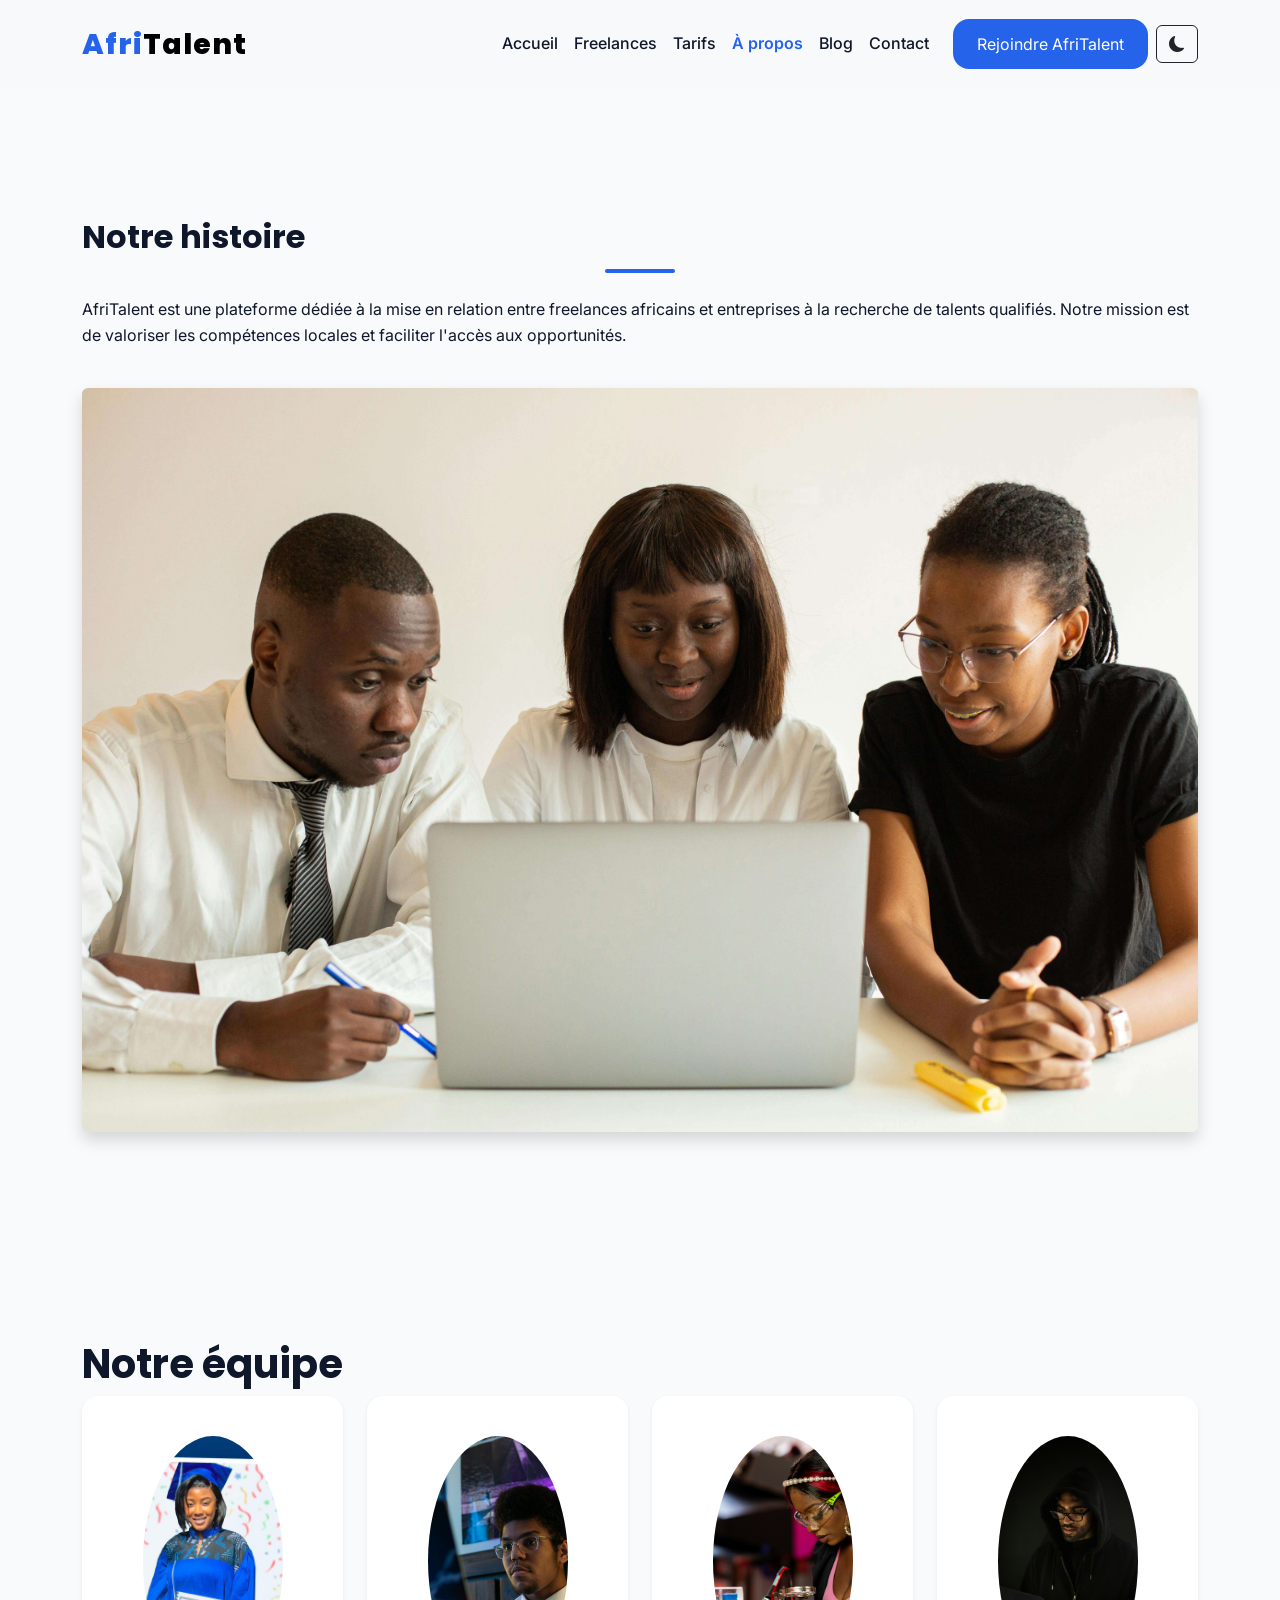
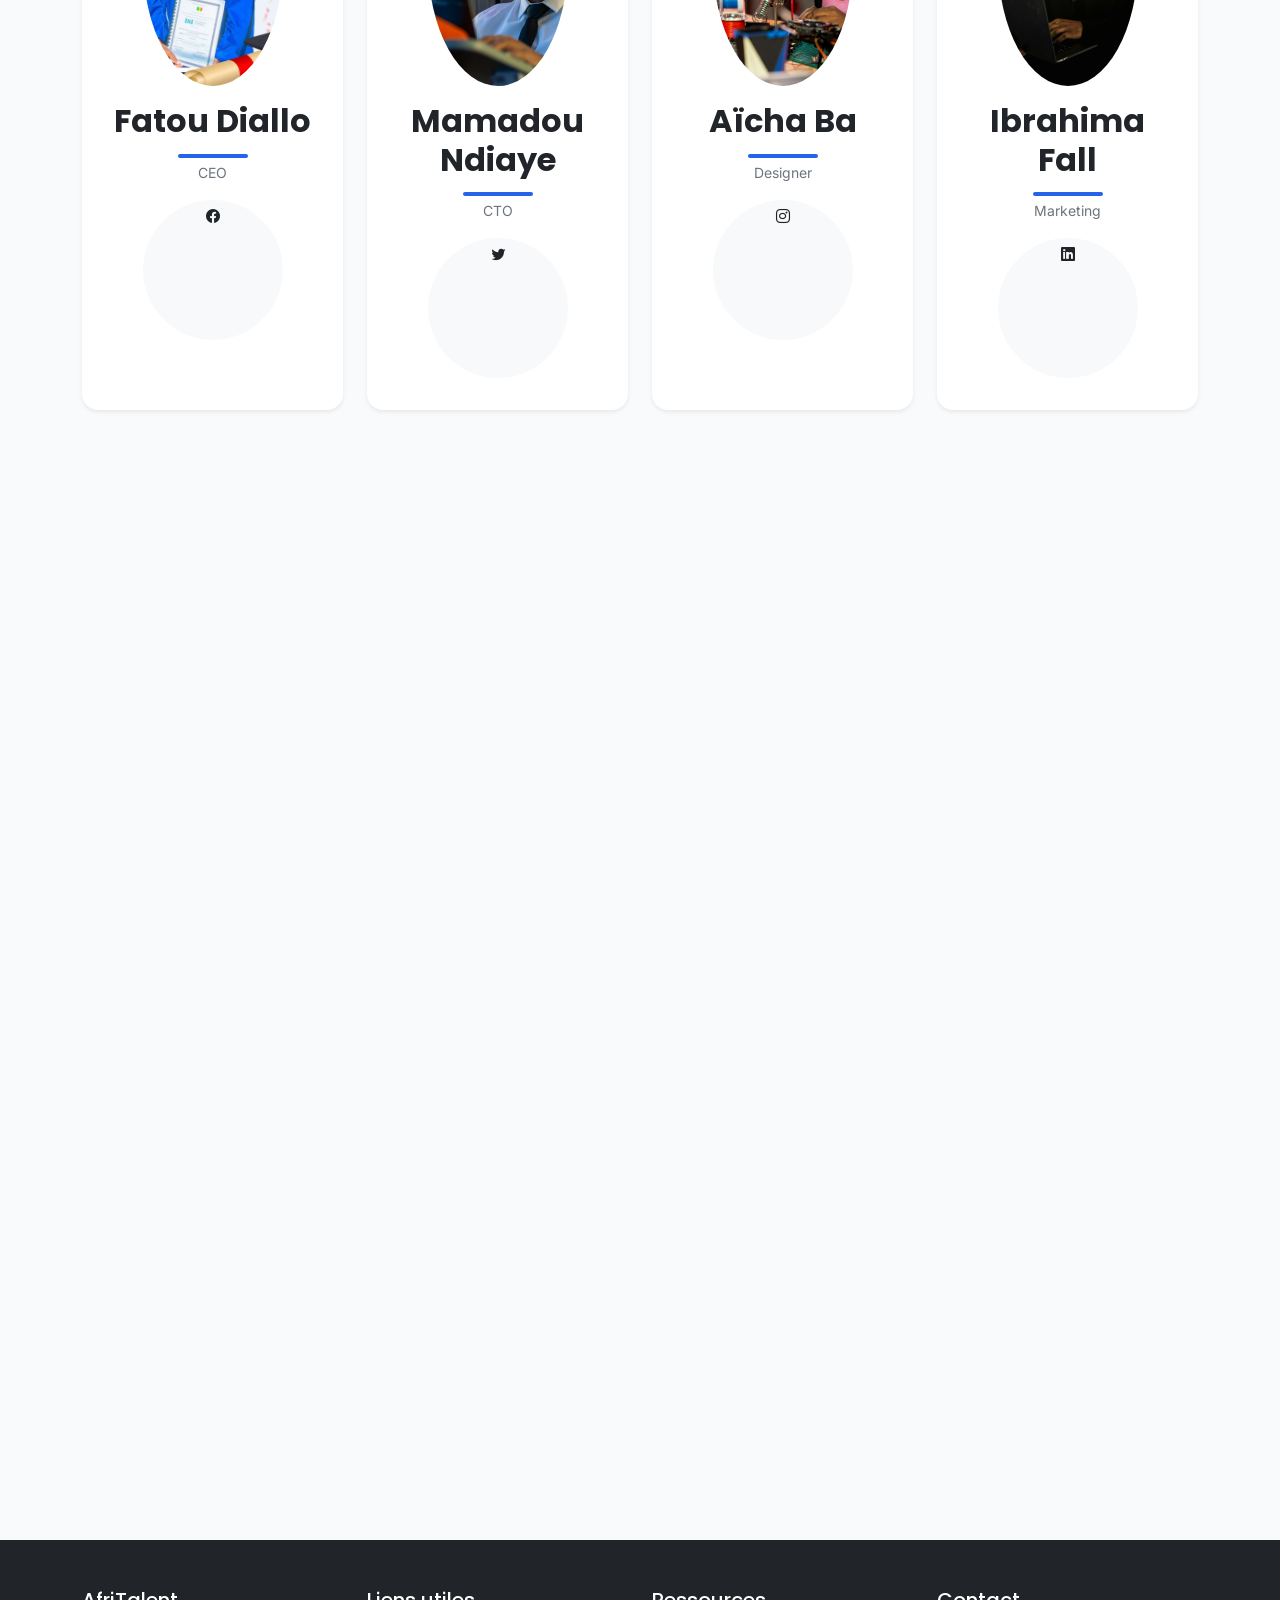
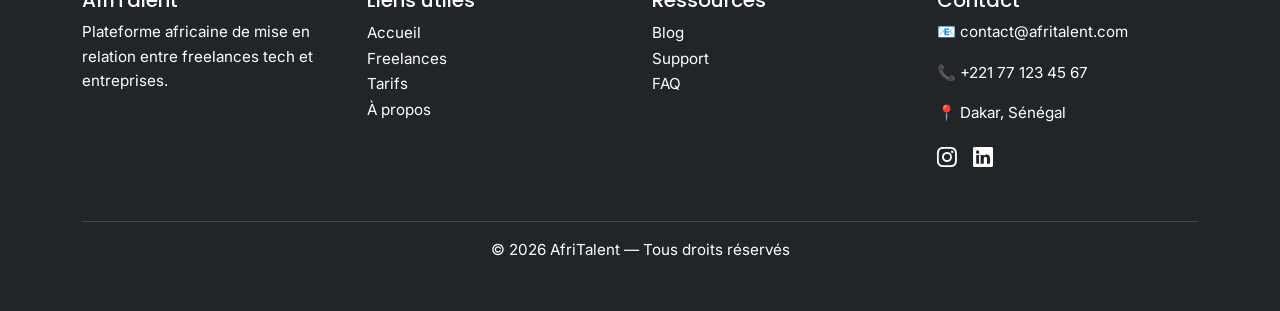
==== commit 993ea4d5: "Finalisation : corrections responsive, optimisation du code et commentaires" ====
--- a/about.html
+++ b/about.html
@@ -1,5 +1,6 @@
 <!DOCTYPE html>
 <html lang="fr">
+
 <head>
     <meta charset="UTF-8">
     <meta name="viewport" content="width=device-width, initial-scale=1.0">
@@ -7,25 +8,22 @@
     <title>AfriTalent - About</title>
 
     <!-- Bootstrap CSS -->
-    <link href="https://cdn.jsdelivr.net/npm/bootstrap@5.3.0-alpha1/dist/css/bootstrap.min.css"
-          rel="stylesheet">
+    <link href="https://cdn.jsdelivr.net/npm/bootstrap@5.3.0-alpha1/dist/css/bootstrap.min.css" rel="stylesheet">
 
     <!-- CSS -->
     <link rel="stylesheet" href="css/style.css">
 
     <!-- Bootstrap Icons -->
-    <link rel="stylesheet"
-          href="https://cdn.jsdelivr.net/npm/bootstrap-icons@1.10.5/font/bootstrap-icons.css">
+    <link rel="stylesheet" href="https://cdn.jsdelivr.net/npm/bootstrap-icons@1.10.5/font/bootstrap-icons.css">
 
     <!-- Google Fonts -->
     <link rel="preconnect" href="https://fonts.googleapis.com">
 
-    <link rel="preconnect"
-          href="https://fonts.gstatic.com"
-          crossorigin>
-
-    <link href="https://fonts.googleapis.com/css2?family=Inter:wght@400;500;600&family=Poppins:wght@600;700;800&display=swap"
-          rel="stylesheet">
+    <link rel="preconnect" href="https://fonts.gstatic.com" crossorigin>
+
+    <link
+        href="https://fonts.googleapis.com/css2?family=Inter:wght@400;500;600&family=Poppins:wght@600;700;800&display=swap"
+        rel="stylesheet">
 </head>
 
 <body>
@@ -41,14 +39,12 @@
                     <span class="logo">Afri</span>Talent
                 </a>
 
-                <button class="navbar-toggler"
-                        type="button"
-                        data-bs-toggle="collapse"
-                        data-bs-target="#navbarNav">
+                <button class="navbar-toggler" type="button" data-bs-toggle="collapse" data-bs-target="#navbarNav">
 
                     <span class="navbar-toggler-icon"></span>
 
                 </button>
+                <!-- Barre de navigation -->
 
                 <div class="collapse navbar-collapse" id="navbarNav">
 
@@ -92,15 +88,13 @@
 
                     </ul>
 
-                    <a href="contact.html"
-                       class="btn btn-primary ms-3">
+                    <a href="contact.html" class="btn btn-primary ms-3">
 
                         Rejoindre AfriTalent
 
                     </a>
 
-                    <button id="theme-toggle"
-                            class="btn btn-outline-dark ms-2">
+                    <button id="theme-toggle" class="btn btn-outline-dark ms-2">
                         <i class="bi bi-moon-fill"></i>
                     </button>
 
@@ -129,16 +123,14 @@
                 et faciliter l'accès aux opportunités.
             </p>
 
-            <img src="images/equipe.jpg"
-                 class="img-fluid"
-                 alt="Equipe AfriTalent">
+            <img src="images/equipe.jpg" class="img-fluid rounded shadow" alt=" Equipe AfriTalent">
 
         </section>
 
         <!-- EQUIPE -->
         <section class="fade-section mb-5">
 
-            <h2>Notre équipe</h2>
+            <h1>Notre équipe</h1>
 
             <div class="row g-4">
 
@@ -147,22 +139,19 @@
 
                     <div class="card h-100 text-center border-0 shadow-sm p-3">
 
-                        <img src="images/Temoin 3.jpg"
-                             class="card-img-top rounded-circle mx-auto"
-                             alt="CEO AfriTalent">
+                        <img src="images/temoin.jpg" class="card-img-top rounded-circle mx-auto" alt="CEO AfriTalent">
 
                         <div class="card-body">
 
-                            <h5 class="card-title fw-bold text-dark mb-1">
+                            <h2 class="card-title fw-bold text-dark mb-1">
                                 Fatou Diallo
-                            </h5>
+                            </h2>
 
                             <p class="card-text text-secondary small mb-3">
                                 CEO
                             </p>
 
-                            <a href="https://www.facebook.com"
-                               class="btn btn-sm btn-light rounded-circle text-dark">
+                            <a href="https://www.facebook.com" class="btn btn-sm btn-light rounded-circle text-dark">
 
                                 <i class="bi bi-facebook"></i>
 
@@ -179,22 +168,19 @@
 
                     <div class="card h-100 text-center border-0 shadow-sm p-3">
 
-                        <img src="images/linpaul.jpg"
-                             class="card-img-top rounded-circle mx-auto"
-                             alt="CTO AfriTalent">
+                        <img src="images/linpaul.jpg" class="card-img-top rounded-circle mx-auto" alt="CTO AfriTalent">
 
                         <div class="card-body">
 
-                            <h5 class="card-title fw-bold text-dark mb-1">
+                            <h2 class="card-title fw-bold text-dark mb-1">
                                 Mamadou Ndiaye
-                            </h5>
+                            </h2>
 
                             <p class="card-text text-secondary small mb-3">
                                 CTO
                             </p>
 
-                            <a href="https://www.twitter.com"
-                               class="btn btn-sm btn-light rounded-circle text-dark">
+                            <a href="https://www.twitter.com" class="btn btn-sm btn-light rounded-circle text-dark">
 
                                 <i class="bi bi-twitter"></i>
 
@@ -211,22 +197,20 @@
 
                     <div class="card h-100 text-center border-0 shadow-sm p-3">
 
-                        <img src="images/thisisengineering.jpg"
-                             class="card-img-top rounded-circle mx-auto"
-                             alt="Designer AfriTalent">
+                        <img src="images/thisisengineering.jpg" class="card-img-top rounded-circle mx-auto"
+                            alt="Designer AfriTalent">
 
                         <div class="card-body">
 
-                            <h5 class="card-title fw-bold text-dark mb-1">
+                            <h2 class="card-title fw-bold text-dark mb-1">
                                 Aïcha Ba
-                            </h5>
+                            </h2>
 
                             <p class="card-text text-secondary small mb-3">
                                 Designer
                             </p>
 
-                            <a href="https://www.instagram.com"
-                               class="btn btn-sm btn-light rounded-circle text-dark">
+                            <a href="https://www.instagram.com" class="btn btn-sm btn-light rounded-circle text-dark">
 
                                 <i class="bi bi-instagram"></i>
 
@@ -243,22 +227,20 @@
 
                     <div class="card h-100 text-center border-0 shadow-sm p-3">
 
-                        <img src="images/reseau.jpg"
-                             class="card-img-top rounded-circle mx-auto"
-                             alt="Marketing AfriTalent">
+                        <img src="images/reseau.jpg" class="card-img-top rounded-circle mx-auto"
+                            alt="Marketing AfriTalent">
 
                         <div class="card-body">
 
-                            <h5 class="card-title fw-bold text-dark mb-1">
+                            <h2 class="card-title fw-bold text-dark mb-1">
                                 Ibrahima Fall
-                            </h5>
+                            </h2>
 
                             <p class="card-text text-secondary small mb-3">
                                 Marketing
                             </p>
 
-                            <a href="https://www.linkedin.com"
-                               class="btn btn-sm btn-light rounded-circle text-dark">
+                            <a href="https://www.linkedin.com" class="btn btn-sm btn-light rounded-circle text-dark">
 
                                 <i class="bi bi-linkedin"></i>
 
@@ -281,9 +263,11 @@
 
             <div class="row">
 
-                <div class="col-md-3">
-
-                    <h5>Innovation</h5>
+                <div class="col-md-3 text-center">
+                    <i class="bi bi-lightbulb fs-1 text-primary"></i>
+
+
+                    <h2>Innovation</h2>
 
                     <p>
                         Nous adoptons les nouvelles technologies.
@@ -292,8 +276,9 @@
                 </div>
 
                 <div class="col-md-3">
-
-                    <h5>Accessibilité</h5>
+                    <i class="bi bi-globe fs-1 text-primary"></i>
+
+                    <h2>Accessibilité</h2>
 
                     <p>
                         Une plateforme ouverte à tous.
@@ -302,8 +287,9 @@
                 </div>
 
                 <div class="col-md-3">
-
-                    <h5>Communauté</h5>
+                    <i class="bi bi-people-fill fs-1 text-primary"></i>
+
+                    <h2>Communauté</h2>
 
                     <p>
                         Nous valorisons les talents africains.
@@ -312,8 +298,9 @@
                 </div>
 
                 <div class="col-md-3">
-
-                    <h5>Excellence</h5>
+                    <i class="bi bi-award-fill fs-1 text-primary"></i>
+
+                    <h2>Excellence</h2>
 
                     <p>
                         Nous visons la qualité dans chaque mission.
@@ -332,14 +319,19 @@
 
             <div class="row text-center">
 
-                <div class="col-md-3">
-
-                    <h3>
-                        <span class="counter" data-target="2500">0</span>+
-                    </h3>
-
-                    <p>Freelances</p>
-
+                <div class="col-md-3 mb-3">
+                    <div class="card text-center h-100">
+                        <div class="card-body">
+
+
+                            <h3>
+                                <span class="counter" data-target="2500">0</span>+
+                            </h3>
+
+                            <p>Freelances</p>
+
+                        </div>
+                    </div>
                 </div>
 
                 <div class="col-md-3">
@@ -403,8 +395,7 @@
                     <ul class="list-unstyled">
 
                         <li>
-                            <a href="index.html"
-                               class="text-white text-decoration-none">
+                            <a href="index.html" class="text-white text-decoration-none">
 
                                 Accueil
 
@@ -412,8 +403,7 @@
                         </li>
 
                         <li>
-                            <a href="freelance.html"
-                               class="text-white text-decoration-none">
+                            <a href="freelance.html" class="text-white text-decoration-none">
 
                                 Freelances
 
@@ -421,8 +411,7 @@
                         </li>
 
                         <li>
-                            <a href="tarif.html"
-                               class="text-white text-decoration-none">
+                            <a href="tarif.html" class="text-white text-decoration-none">
 
                                 Tarifs
 
@@ -430,8 +419,7 @@
                         </li>
 
                         <li>
-                            <a href="about.html"
-                               class="text-white text-decoration-none">
+                            <a href="about.html" class="text-white text-decoration-none">
 
                                 À propos
 
@@ -450,8 +438,7 @@
                     <ul class="list-unstyled">
 
                         <li>
-                            <a href="about.html"
-                               class="text-white text-decoration-none">
+                            <a href="about.html" class="text-white text-decoration-none">
 
                                 Blog
 
@@ -459,8 +446,7 @@
                         </li>
 
                         <li>
-                            <a href="contact.html"
-                               class="text-white text-decoration-none">
+                            <a href="contact.html" class="text-white text-decoration-none">
 
                                 Support
 
@@ -468,8 +454,7 @@
                         </li>
 
                         <li>
-                            <a href="tarif.html#faq"
-                               class="text-white text-decoration-none">
+                            <a href="tarif.html#faq" class="text-white text-decoration-none">
 
                                 FAQ
 
@@ -492,15 +477,13 @@
                     <!-- Réseaux sociaux -->
                     <div class="d-flex gap-3 mt-3">
 
-                        <a href="https://www.instagram.com"
-                           class="text-white fs-5">
+                        <a href="https://www.instagram.com" class="text-white fs-5">
 
                             <i class="bi bi-instagram"></i>
 
                         </a>
 
-                        <a href="https://www.linkedin.com"
-                           class="text-white fs-5">
+                        <a href="https://www.linkedin.com" class="text-white fs-5">
 
                             <i class="bi bi-linkedin"></i>
 
@@ -516,7 +499,7 @@
             <div class="text-center border-top mt-5 pt-3">
 
                 <p class="mb-0">
-                    © 2026 AfriTalent — Tous droits réservés
+                    © <span id="year"></span> AfriTalent — Tous droits réservés
                 </p>
 
             </div>
@@ -524,10 +507,9 @@
         </div>
 
     </footer>
-    <button
-          id="backToTop" aria-label="Retour en haut">
-            <i class="bi bi-arrow-up"></i>
-         </button>
+    <button id="backToTop" aria-label="Retour en haut">
+        <i class="bi bi-arrow-up"></i>
+    </button>
     <!-- Bootstrap JS -->
     <script src="https://cdn.jsdelivr.net/npm/bootstrap@5.3.0-alpha1/dist/js/bootstrap.bundle.min.js"></script>
 
@@ -535,4 +517,5 @@
     <script src="js/main.js"></script>
 
 </body>
+
 </html>
--- a/css/style.css
+++ b/css/style.css
@@ -1,5 +1,3 @@
-
-
 /* variables */
 :root {
     --primary-color: #2563eb;
@@ -14,12 +12,14 @@
     --border-radius: 16px;
     --transition: 0.3s ease;
 }
+
 /* reset */
 * {
     margin: 0;
     padding: 0;
     box-sizing: border-box;
 }
+
 /* body */
 body {
     font-family: var(--body-font);
@@ -28,8 +28,10 @@
     line-height: 1.6;
     transition:
         background-color 0.4s ease,
-        color 0.4s ease;;
-}
+        color 0.4s ease;
+    ;
+}
+
 /* Titres */
 h1,
 h2,
@@ -39,6 +41,7 @@
     font-family: var(--title-font);
     font-weight: 700;
 }
+
 /* navbar */
 .navbar {
     padding: 1rem 0;
@@ -59,35 +62,57 @@
 .nav-link {
     font-weight: 500;
 }
+
 /* hero section */
 .hero {
     padding: 6rem 0;
-   box-shadow: 0 15px 40px rgba(0,0,0,0.15);
+    box-shadow: 0 15px 40px rgba(0, 0, 0, 0.15);
+}
+
+/* Stats Hero */
+.hero-stats {
+    margin-top: 2rem;
+}
+
+.hero-stats i {
+    font-size: 2rem;
+    color: white;
+    margin-bottom: 0.5rem;
+}
+
+.hero-stats .counter {
+    display: block;
+    font-size: 2rem;
+    font-weight: 700;
+    color: white;
+    line-height: 1;
+}
+
+.hero-stats small {
+    color: rgba(255, 255, 255, 0.9);
+    font-size: 0.95rem;
 }
 
 .hero h1 {
     font-size: 3.5rem;
     max-width: 700px;
     margin: auto;
+    margin-bottom: 1rem;
     text-shadow: 0 4px 12px rgba(0, 0, 0, 0.3);
-}
-
-.hero h1 {
-    font-size: 3rem;
-    margin-bottom: 1rem;
-}
+
+}
+
 
 .hero p {
     font-size: 1.1rem;
-    margin-bottom: 2rem;
-}
-.hero p {
     max-width: 600px;
     margin: 1rem auto 2rem;
 }
+
 .hero .btn {
     margin: 0.5rem;
 }
+
 /*btn*/
 .btn-primary {
     background-color: var(--primary-color);
@@ -100,12 +125,14 @@
 .btn-primary:hover {
     background-color: #1d4ed8;
 }
+
 /* section */
 /* image histoire */
 section img {
     border-radius: var(--border-radius);
     margin-top: 1.5rem;
 }
+
 /* footer */
 footer a {
     transition: var(--transition);
@@ -114,11 +141,13 @@
 footer a:hover {
     opacity: 0.7;
 }
+
 /* images */
 .card img {
     height: 250px;
     object-fit: cover;
 }
+
 /* cartes */
 .card {
     border: none;
@@ -126,10 +155,113 @@
     transition: var(--transition);
     overflow: hidden;
 }
+
 .card:hover {
     transform: translateY(-8px);
-    box-shadow: 0 12px 30px rgba(15,23,42,0,0.12);
-}
+    box-shadow: 0 12px 30px rgba(15, 23, 42, 0, 0.12);
+}
+
+/* =========================
+   BENTO GRID CATEGORIES
+========================= */
+
+.categories-grid {
+    display: grid;
+    grid-template-columns: repeat(3, 1fr);
+    gap: 1.5rem;
+}
+
+.category-card {
+    background-color: white;
+    border-radius: var(--border-radius);
+    padding: 2rem;
+
+    display: flex;
+    align-items: center;
+    gap: 1rem;
+
+    box-shadow: 0 10px 30px rgba(0, 0, 0, .08);
+
+    transition: var(--transition);
+}
+
+.category-card i {
+    color: var(--primary-color);
+    font-size: 2.2rem;
+    flex-shrink: 0;
+}
+
+.category-card:hover {
+    transform: translateY(-8px);
+    box-shadow: 0 12px 30px rgba(0, 0, 0, .12);
+}
+
+body.dark-mode .freelance-card .card-body h5,
+body.dark-mode .freelance-card .card-body strong {
+    color: rgb(13, 13, 13) !important;
+}
+
+
+
+.category-card h3 {
+    margin-bottom: .3rem;
+    font-size: 1.2rem;
+}
+
+.category-card p {
+    margin-bottom: 0;
+    color: #64748b;
+}
+
+.category-large {
+    grid-column: span 2;
+}
+
+.category-wide {
+    grid-column: span 3;
+}
+
+/* Dark mode */
+
+body.dark-mode .category-card {
+    background-color: #1e293b;
+}
+
+body.dark-mode .category-card p {
+    color: #cbd5e1;
+}
+
+/* Responsive */
+
+@media (max-width: 768px) {
+
+    .categories-grid {
+        grid-template-columns: 1fr;
+    }
+
+    .category-large,
+    .category-wide {
+        grid-column: span 1;
+    }
+}
+
+.category-card i {
+    flex-shrink: 0;
+    color: var(--primary-color);
+}
+
+.category-card h3 {
+    margin-bottom: .25rem;
+    font-size: 1.2rem;
+}
+
+.category-card p {
+    margin-bottom: 0;
+    color: #64748b;
+}
+
+
+
 /* liens navbar */
 .nav-link {
     color: var(--secondary-color);
@@ -159,11 +291,13 @@
 .btn:hover {
     transform: translateY(-2px);
 }
+
 .btn-primary:hover {
     background-color: #1d4ed8;
     box-shadow: 0 8px 20px rgba(37, 99, 235, 0.3);
 
 }
+
 /* images rondes équipe */
 .rounded-circle {
     width: 140px;
@@ -181,6 +315,37 @@
 footer {
     background-color: var(--dark-color);
 }
+/* FOOTER */
+
+footer {
+    background: #0f172a !important;
+}
+
+footer h3 {
+    margin-bottom: 1rem;
+    font-weight: 600;
+}
+
+footer a {
+    transition: 0.3s ease;
+}
+
+footer a:hover {
+    color: var(--primary-color) !important;
+    padding-left: 5px;
+}
+
+footer .bi {
+    transition: 0.3s ease;
+}
+
+footer .bi:hover {
+    transform: translateY(-3px);
+}
+
+footer .border-top {
+    border-color: rgba(255,255,255,.15) !important;
+}
 
 footer p,
 footer a {
@@ -195,10 +360,8 @@
 /*commit4*/
 .hero {
     background-image:
-        linear-gradient(
-            rgba(15, 23, 42, 0.7),
-            rgba(15, 23, 42, 0.7)
-        ),
+        linear-gradient(rgba(15, 23, 42, 0.7),
+            rgba(15, 23, 42, 0.7)),
         url("../images/Afrik.jpg");
 
     background-size: cover;
@@ -213,46 +376,71 @@
 
     overflow: hidden;
 }
+
 .category-card {
     background-color: white;
     padding: 2rem;
     border-radius: var(--border-radius);
     transition: var(--transition);
 }
+
 .category-card:hover {
     transform: translateY(-8px);
-    box-shadow: 0 10px 25px rgba(0,0,0,0.1);
-}
+    box-shadow: 0 10px 25px rgba(0, 0, 0, 0.1);
+}
+
 .steps-grid {
     display: grid;
     grid-template-columns: repeat(3, 1fr);
     gap: 2rem;
 }
+
 @media (max-width: 576px) {
-  .steps-grid {
-    grid-template-columns: 1fr;
-    gap: 1rem;
-  }
-}
+    .steps-grid {
+        grid-template-columns: 1fr;
+        gap: 1rem;
+    }
+
+    .category-large,
+    .category-wide {
+        grid-column: span 1;
+    }
+}
+
 .steps-grid article {
     background-color: white;
     padding: 2rem;
     border-radius: var(--border-radius);
     text-align: center;
 }
+
 /* hover cartes */
 .card:hover {
     transform: translateY(-8px);
     transition: var(--transition);
 }
+
 /* catégories */
 .category-card:hover {
     background-color: white;
 }
+
 /* hero image */
 .hero img {
-    box-shadow: 0 10px 30px rgba(0,0,0,0.2);
-}
+    box-shadow: 0 10px 30px rgba(0, 0, 0, 0.2);
+}
+
+.carousel-inner {
+    background: white;
+    border-radius: 20px;
+    box-shadow: 0 10px 30px rgba(0, 0, 0, .08);
+}
+
+body.dark-mode .carousel-inner {
+    background: #1e293b;
+    color: white;
+}
+
 .carousel-item {
     padding: 2rem 4rem;
 }
@@ -278,6 +466,7 @@
         text-align: center;
         padding: 4rem 1.5rem;
     }
+
     .hero .row {
         flex-direction: column-reverse;
     }
@@ -288,14 +477,14 @@
         margin-bottom: 1.5rem;
     }
 
-  .hero img {
-    width: 75%;
-    max-width: 240px;
-    height: auto;
-    margin: 2rem auto 2rem;
-    display: block;
-    border-radius: 12px;
-}
+    .hero img {
+        width: 75%;
+        max-width: 240px;
+        height: auto;
+        margin: 2rem auto 2rem;
+        display: block;
+        border-radius: 12px;
+    }
 
     .hero .btn {
         margin-bottom: 1rem;
@@ -311,11 +500,13 @@
 
 /* responsive mobile */
 @media (max-width: 576px) {
+
     /* évite le scroll horizontal */
-html,
-body {
-    overflow-x: hidden;
-}
+    html,
+    body {
+        overflow-x: hidden;
+    }
+
     .hero h1 {
         font-size: 1.6rem;
         line-height: 1.2;
@@ -358,16 +549,18 @@
 .btn-outline-light:hover {
     background-color: white;
     color: var(--secondary-color);
-} 
+}
+
 /* DARK MODE */
 .dark-mode {
-  background-color: #121212;
-  color: white;
+    background-color: #121212;
+    color: white;
 }
 
 .dark-mode .navbar {
-  background-color: #1a1a1a;
-}
+    background-color: #1a1a1a;
+}
+
 /* navbar */
 /* Navbar fixe */
 .navbar {
@@ -395,36 +588,39 @@
 
 /* navbar au scroll */
 .navbar.scrolled {
-    background-color: rgba(255,255,255,0.98);
+    background-color: rgba(255, 255, 255, 0.98);
     box-shadow: 0 6px 24px rgba(0, 0, 0, 0.20);
     transition: all 0.3s ease;
 }
+
 /* BACK TO TOP */
 #backToTop {
-  position: fixed;
-  right: 20px;
-  bottom: 20px;
-  z-index: 999;
-
-  opacity: 0;
-  visibility: hidden;
-  transition: 0.3s ease;
+    position: fixed;
+    right: 20px;
+    bottom: 20px;
+    z-index: 999;
+
+    opacity: 0;
+    visibility: hidden;
+    transition: 0.3s ease;
 }
 
 #backToTop.show {
-  opacity: 1;
-  visibility: visible;
-}
-
-  /* Dark mode - cartes */
+    opacity: 1;
+    visibility: visible;
+}
+
+/* Dark mode - cartes */
 .dark-mode .card,
 .dark-mode .category-card {
     background-color: #1e293b;
     color: white;
 }
+
 #theme-toggle i {
     transition: transform 0.3s ease;
 }
+
 /*     */
 .dark-mode .card h3,
 .dark-mode .card h4,
@@ -436,9 +632,11 @@
 .dark-mode .category-card p {
     color: white;
 }
+
 .dark-mode .category-card i {
     color: var(--accent-color);
 }
+
 /* DARK MODE — correction texte cartes équipe + étapes */
 body.dark-mode .text-dark,
 body.dark-mode .text-muted,
@@ -450,10 +648,12 @@
 body.dark-mode .steps-grid p {
     color: white !important;
 }
+
 /* DARK MODE — section Comment ça marche */
 body.dark-mode .steps-grid article {
     background-color: #1e293b;
 }
+
 body.dark-mode .badge.bg-light {
     background-color: #ffffff !important;
     color: #0f172a !important;
@@ -465,58 +665,370 @@
 }
 
 .fade-section {
-  opacity: 0;
-  transform: translateY(40px);
-  transition: opacity 0.8s ease, transform 0.8s ease;
+    opacity: 0;
+    transform: translateY(40px);
+    transition: opacity 0.8s ease, transform 0.8s ease;
 }
 
 .fade-section.show {
-  opacity: 1;
-  transform: translateY(0);
-}
+    opacity: 1;
+    transform: translateY(0);
+}
+
 .counter {
-  font-size: 2.4rem;
-  font-weight: 700;
-  font-family: var(--font-title);
-  color: var(--primary-color);
-  line-height: 1;
-}
-.badges{
-    display:inline-flex;
-    align-items:center;
-    gap:.5rem;
-    padding:1rem 1.5rem;
-    border-radius:999px;
-    background:rgba(255,255,255,.95);
-    backdrop-filter:blur(10px);
-    box-shadow:0 8px 25px rgba(0,0,0,.15);
+    font-size: 2.4rem;
+    font-weight: 700;
+    font-family: var(--font-title);
+    color: var(--primary-color);
+    line-height: 1;
+}
+
+.badges {
+    display: inline-flex;
+    align-items: center;
+    gap: .5rem;
+    padding: 1rem 1.5rem;
+    border-radius: 999px;
+    background: rgba(255, 255, 255, .95);
+    backdrop-filter: blur(10px);
+    box-shadow: 0 8px 25px rgba(0, 0, 0, .15);
 }
 
 .stats-item {
-  text-align: center;
-  padding: 1rem;
-}
+    text-align: center;
+    padding: 1rem;
+}
+
 .fade-section {
-  opacity: 0;
-  transform: translateY(60px) scale(0.98);
-  transition:
-    opacity .8s ease,
-    transform .8s ease;
+    opacity: 0;
+    transform: translateY(60px) scale(0.98);
+    transition:
+        opacity .8s ease,
+        transform .8s ease;
 }
 
 .fade-section.show {
-  opacity: 1;
-  transform: translateY(0) scale(1);
-}
-.fade-section:nth-child(1) { transition-delay: .1s; }
-.fade-section:nth-child(2) { transition-delay: .2s; }
-.fade-section:nth-child(3) { transition-delay: .3s; }
-.fade-section:nth-child(4) { transition-delay: .4s; }
+    opacity: 1;
+    transform: translateY(0) scale(1);
+}
+
+.fade-section:nth-child(1) {
+    transition-delay: .1s;
+}
+
+.fade-section:nth-child(2) {
+    transition-delay: .2s;
+}
+
+.fade-section:nth-child(3) {
+    transition-delay: .3s;
+}
+
+.fade-section:nth-child(4) {
+    transition-delay: .4s;
+}
+
 .card {
-  transition: transform .3s ease, box-shadow .3s ease;
+    transition: transform .3s ease, box-shadow .3s ease;
 }
 
 .card:hover {
-  transform: translateY(-8px);
-  box-shadow: 0 16px 40px rgba(0,0,0,.12);
-}
+    transform: translateY(-8px);
+    box-shadow: 0 16px 40px rgba(0, 0, 0, .12);
+}
+
+/* freelances */
+
+/* hero freelances */
+
+.freelance-hero {
+    background:
+        linear-gradient(rgba(37, 99, 235, 0.85),
+            rgba(15, 23, 42, 0.85)),
+        url("../images/Afrik.jpg");
+
+    background-size: cover;
+    background-position: center;
+
+    color: white;
+
+    padding: 5rem 2rem;
+
+    border-radius: var(--border-radius);
+
+    margin-bottom: 3rem;
+}
+
+.freelance-hero h1 {
+    font-size: 3rem;
+    margin-bottom: 1rem;
+}
+
+.freelance-hero p {
+    max-width: 700px;
+    margin: auto;
+    font-size: 1.1rem;
+}
+
+/*FILTRES FREELANCES */
+
+.filtre {
+    border-radius: 999px;
+    padding: 0.7rem 1.4rem;
+    margin: 0.3rem;
+    font-weight: 600;
+    transition: var(--transition);
+}
+
+.filtre:hover {
+    transform: translateY(-3px);
+}
+
+.filtre.active {
+    background-color: var(--primary-color);
+    color: white;
+}
+
+/* CARDS FREELANCES */
+
+.freelance-card .card {
+    border: none;
+    border-radius: 20px;
+    overflow: hidden;
+    transition: 0.35s ease;
+}
+
+.freelance-card .card:hover {
+    transform: translateY(-10px);
+    box-shadow: 0 20px 40px rgba(0, 0, 0, .15);
+}
+
+.freelance-card img {
+    height: 260px;
+    object-fit: cover;
+    transition: 0.4s ease;
+}
+
+.freelance-card:hover img {
+    transform: scale(1.05);
+}
+
+.freelance-card h5 {
+    font-weight: 700;
+    margin-bottom: .5rem;
+}
+
+.freelance-card strong {
+    color: var(--primary-color);
+    font-size: 1.1rem;
+}
+
+
+/* SKILLS */
+
+.skill-badge {
+    background-color: rgba(37, 99, 235, .1);
+    color: var(--primary-color);
+    border: 1px solid rgba(37, 99, 235, .2);
+    padding: .5rem .8rem;
+    border-radius: 999px;
+}
+
+body.dark-mode .skill-badge {
+    background: #334155;
+    color: white;
+}
+
+/*  STATS FREELANCES  */
+
+.stats-freelance {
+    background: white;
+    border-radius: var(--border-radius);
+    padding: 2rem;
+    margin-top: -1rem;
+    box-shadow: 0 10px 30px rgba(0, 0, 0, .08);
+}
+
+.stats-freelance h{
+    color: var(--primary-color);
+    font-size: 2rem;
+    font-weight: 700;
+}
+
+.stats-freelance p {
+    margin-bottom: 0;
+}
+.dark-mode .stats-freelance {
+    background: #1f2937;
+}
+
+.dark-mode .stats-freelance h2 {
+    color: white;
+}
+
+.dark-mode .stats-freelance p {
+    color: #d1d5db;
+}
+
+/*  MODALS  */
+
+.modal-content {
+    border: none;
+    border-radius: 20px;
+}
+
+.modal-header {
+    border-bottom: none;
+}
+
+.modal-body img {
+    object-fit: cover;
+    border: 4px solid rgba(37, 99, 235, .15);
+}
+
+.modal-body ul {
+    list-style: none;
+    padding-left: 0;
+}
+
+.modal-body ul li {
+    display: inline-block;
+    margin: .3rem;
+    padding: .4rem .8rem;
+    background: #eef4ff;
+    color: var(--primary-color);
+    border-radius: 999px;
+    font-size: .9rem;
+}
+
+/*CATALOGUE FREELANCES */
+
+.freelance-catalogue {
+    background: linear-gradient(180deg,
+            #f8fafc,
+            #eef4ff);
+
+    padding: 3rem;
+    border-radius: 20px;
+}
+
+.freelance-catalogue .card {
+    background: white;
+}
+
+body.dark-mode .freelance-catalogue .card {
+    background: #1e293b;
+}
+
+body.dark-mode .freelance-catalogue .card {
+    color: white;
+}
+
+.result-count {
+    background: white;
+    color: var(--secondary-color);
+    padding: .7rem 1rem;
+    border-radius: 999px;
+    font-weight: 600;
+    box-shadow: 0 5px 15px rgba(0, 0, 0, .08);
+}
+
+body.dark-mode .result-count {
+    background: #1e293b;
+    color: white;
+}body.dark-mode .modal-content {
+    background: #1e293b !important;
+    color: white !important;
+}
+
+body.dark-mode .modal-header,
+body.dark-mode .modal-body {
+    color: white !important;
+}
+
+/* TARIFS */
+/*PLAN PRO */
+
+.plan-pro {
+    transform: scale(1.05);
+    position: relative;
+    z-index: 2;
+    border-width: 3px !important;
+}
+
+.plan-pro:hover {
+    transform: scale(1.08);
+}
+
+.card ul {
+    list-style: none;
+    padding-left: 0;
+}
+
+.card ul li {
+    margin-bottom: .8rem;
+}
+
+
+.plan-free,
+.plan-business {
+    border: none;
+    box-shadow: 0 10px 25px rgba(0, 0, 0, .08);
+}
+
+.plan-free:hover,
+.plan-business:hover {
+    transform: translateY(-8px);
+}
+
+.plan-pro {
+    transform: scale(1.05);
+    border-width: 3px !important;
+    z-index: 2;
+}
+
+.plan-pro:hover {
+    transform: scale(1.08);
+}
+
+body.dark-mode .plan-free,
+body.dark-mode .plan-business,
+body.dark-mode .plan-pro {
+    background-color: #1e293b;
+    color: white;
+}
+/*  FAQ  */
+
+.accordion-item{
+    border:none;
+    border-radius:16px !important;
+    overflow:hidden;
+    margin-bottom:1rem;
+    box-shadow:0 8px 20px rgba(0,0,0,.08);
+}
+
+.accordion-button{
+    font-weight:600;
+}
+
+.accordion-button:not(.collapsed){
+    background-color:#eef4ff;
+    color:var(--primary-color);
+}
+body.dark-mode .accordion-item{
+    background-color:#1e293b;
+}
+
+body.dark-mode .accordion-button{
+    background-color:#1e293b;
+    color:white;
+}
+
+body.dark-mode .accordion-button:not(.collapsed){
+    background-color:#334155;
+    color:white;
+}
+
+body.dark-mode .accordion-body{
+    color:white;
+}
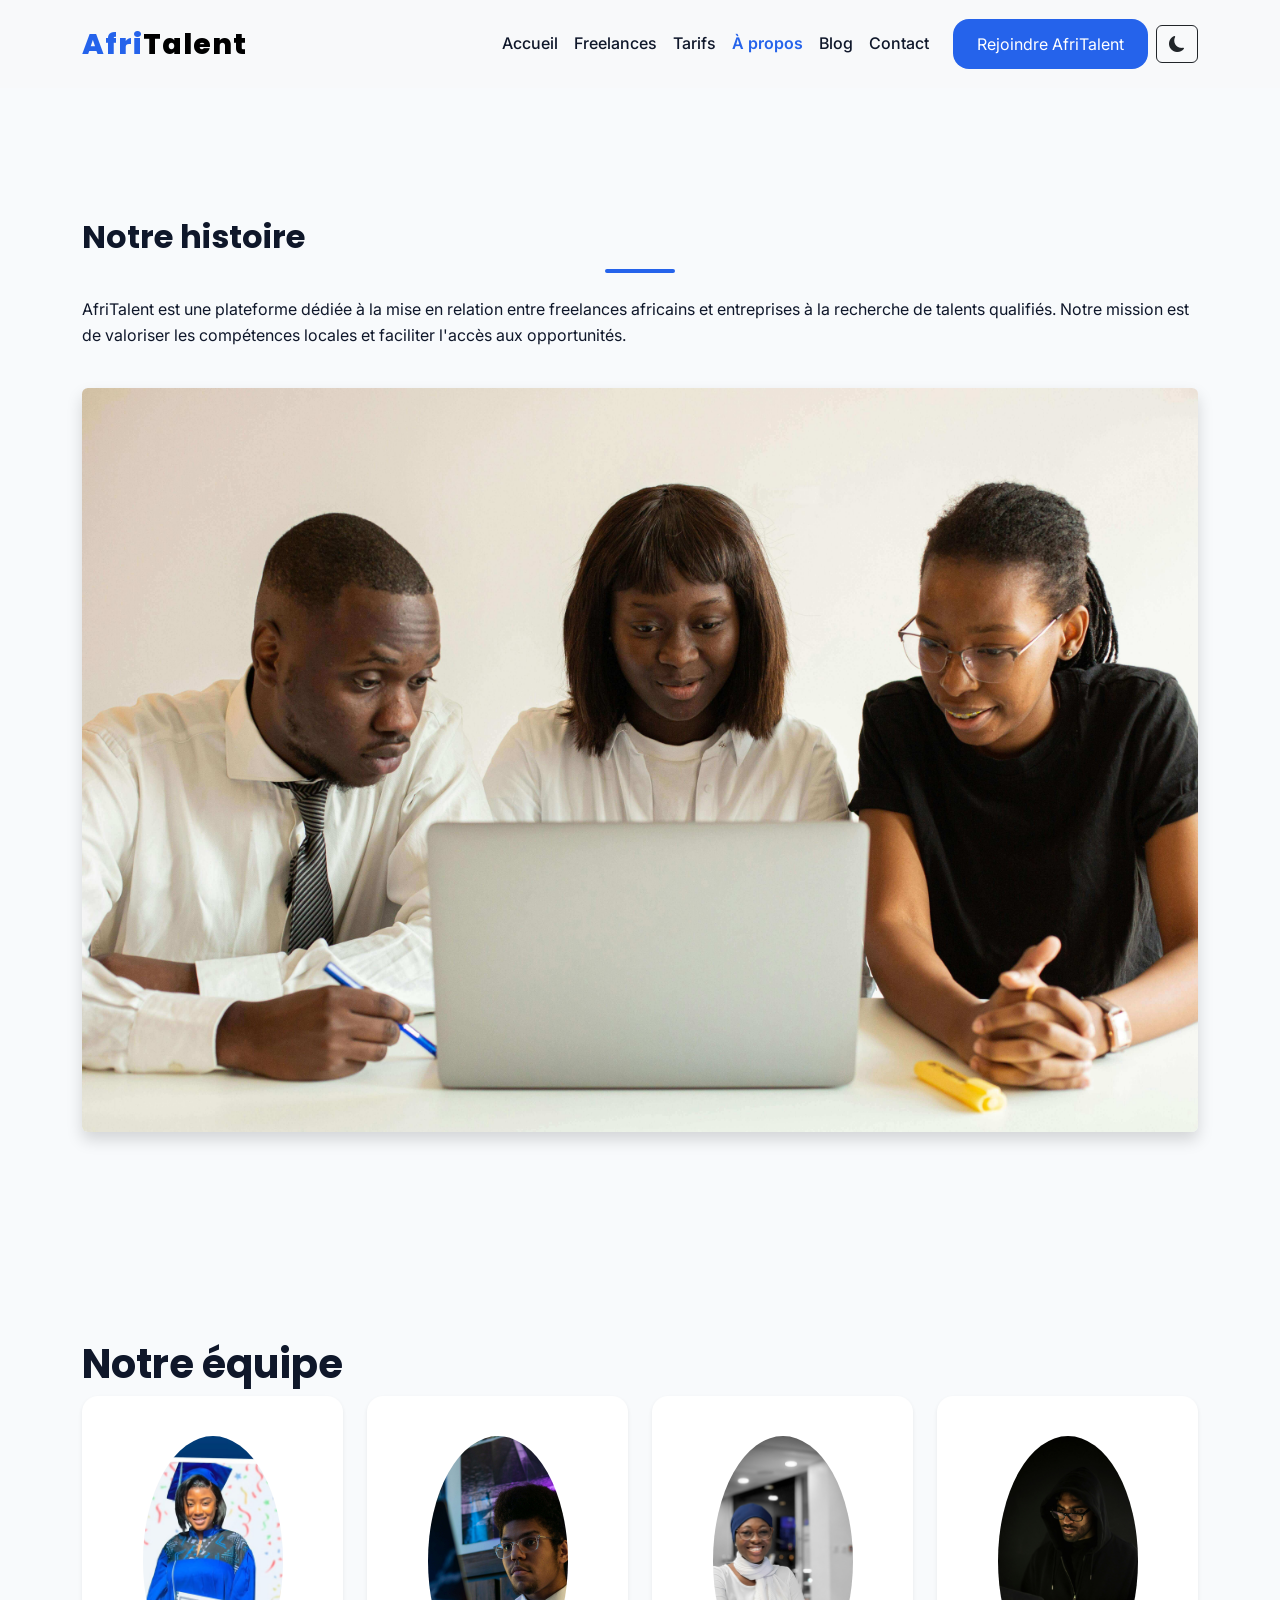
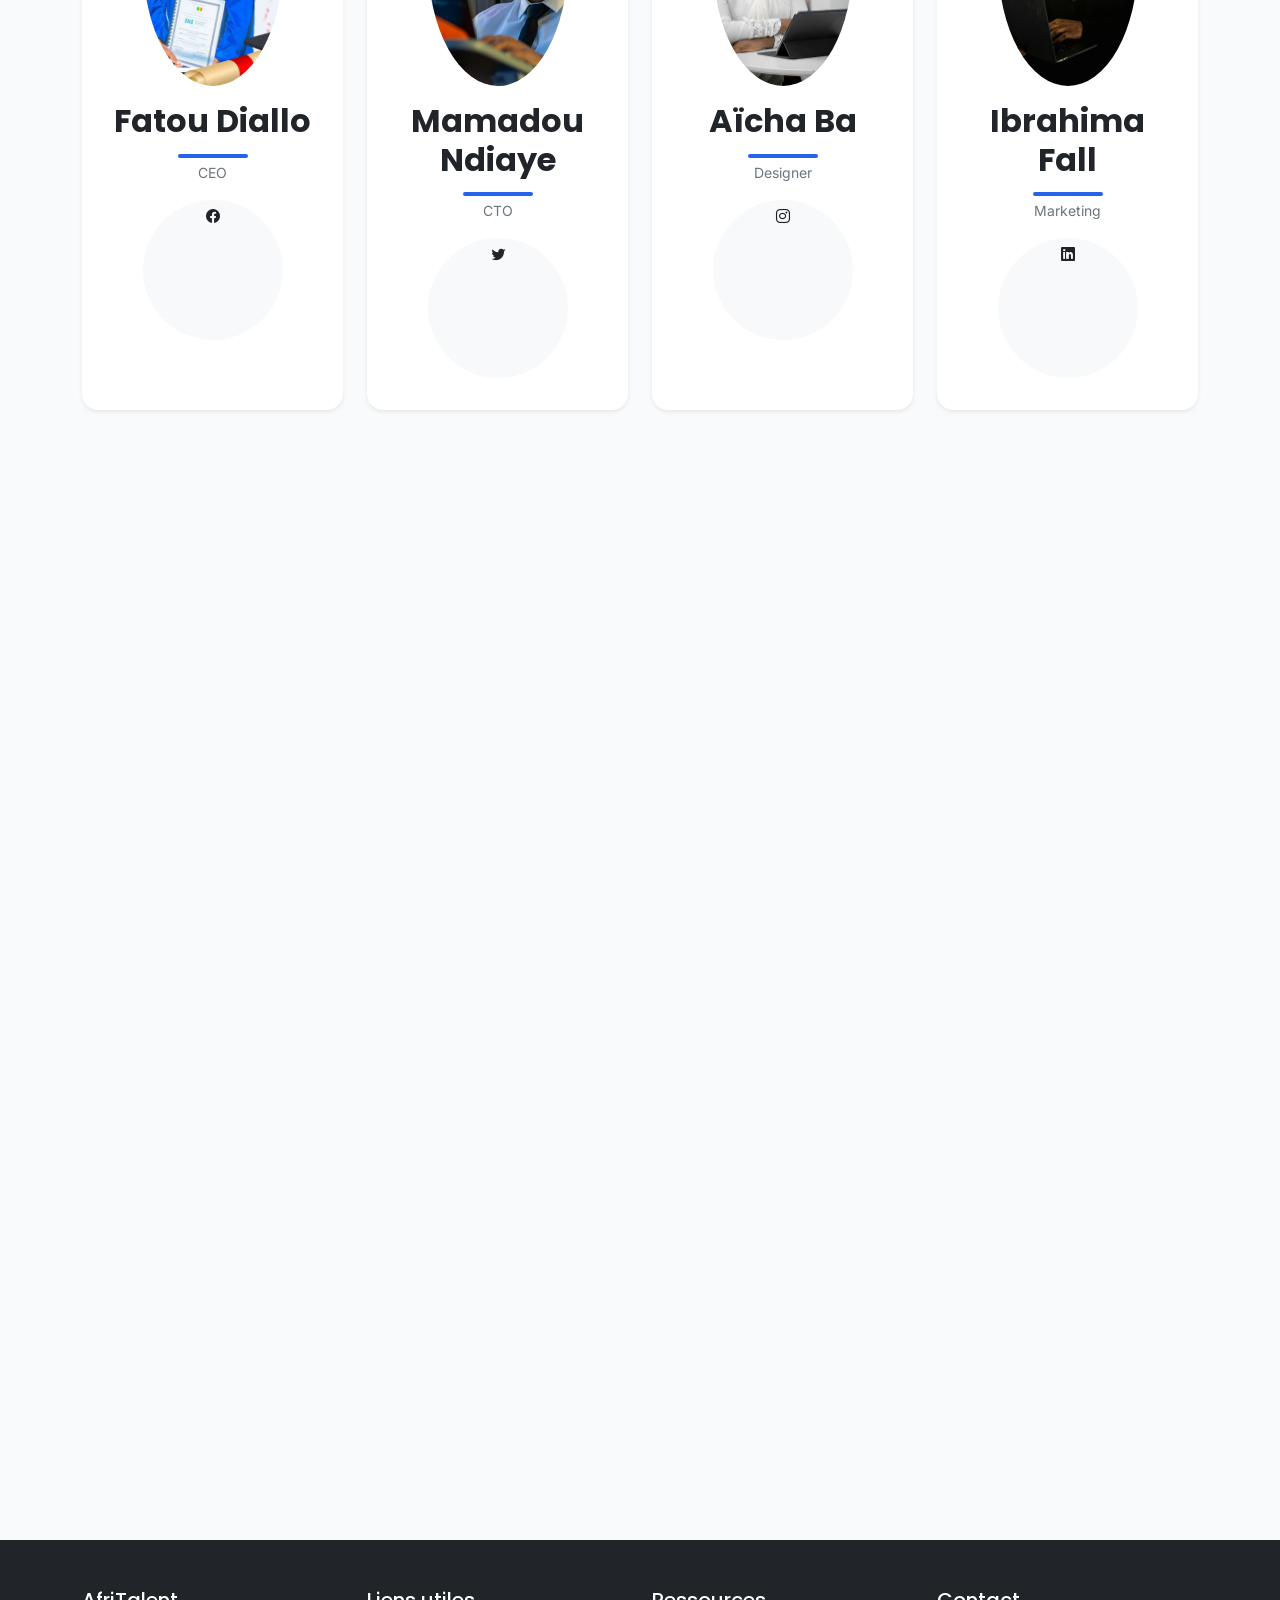
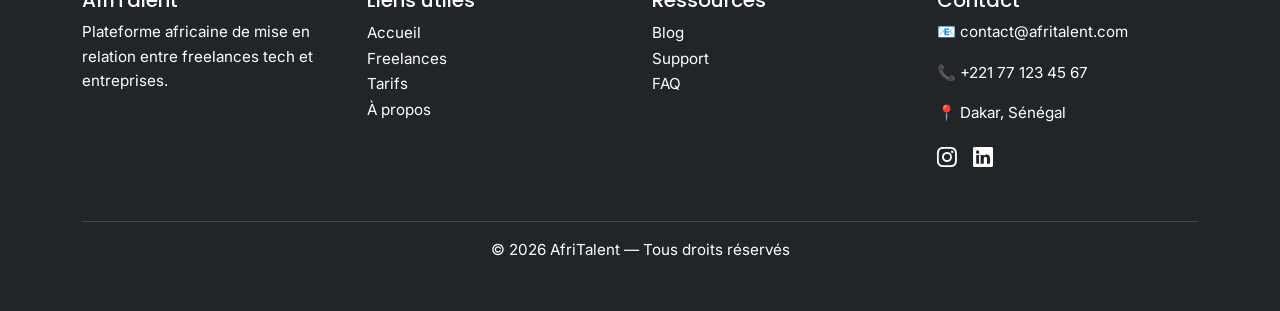
==== commit 4553a7df: "Déploiement : GitHub Pages activé, README finalisé et présentation PowerPoint ajoutée" ====
--- a/about.html
+++ b/about.html
@@ -197,7 +197,7 @@
 
                     <div class="card h-100 text-center border-0 shadow-sm p-3">
 
-                        <img src="images/thisisengineering.jpg" class="card-img-top rounded-circle mx-auto"
+                        <img src="images/francis-odeyemi--LK4GItKS7M-unsplash.jpg" class="card-img-top rounded-circle mx-auto"
                             alt="Designer AfriTalent">
 
                         <div class="card-body">
